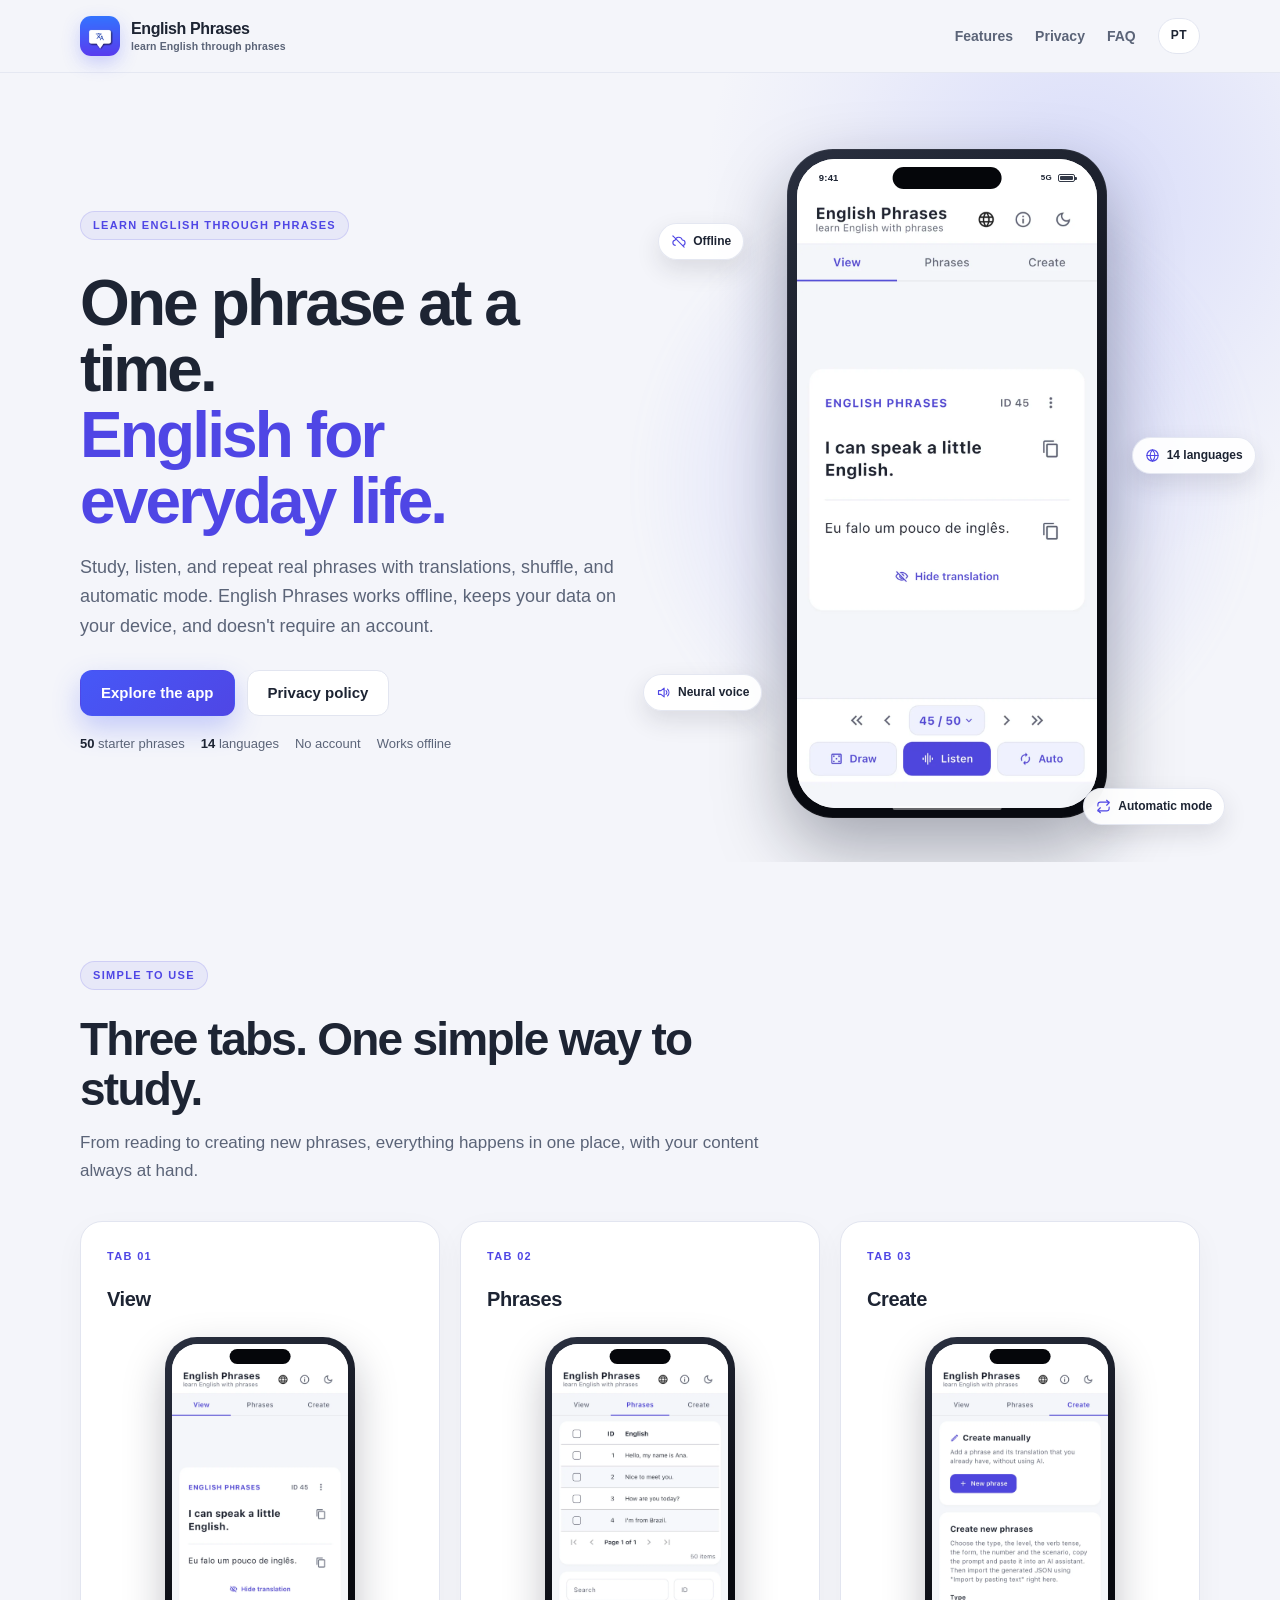
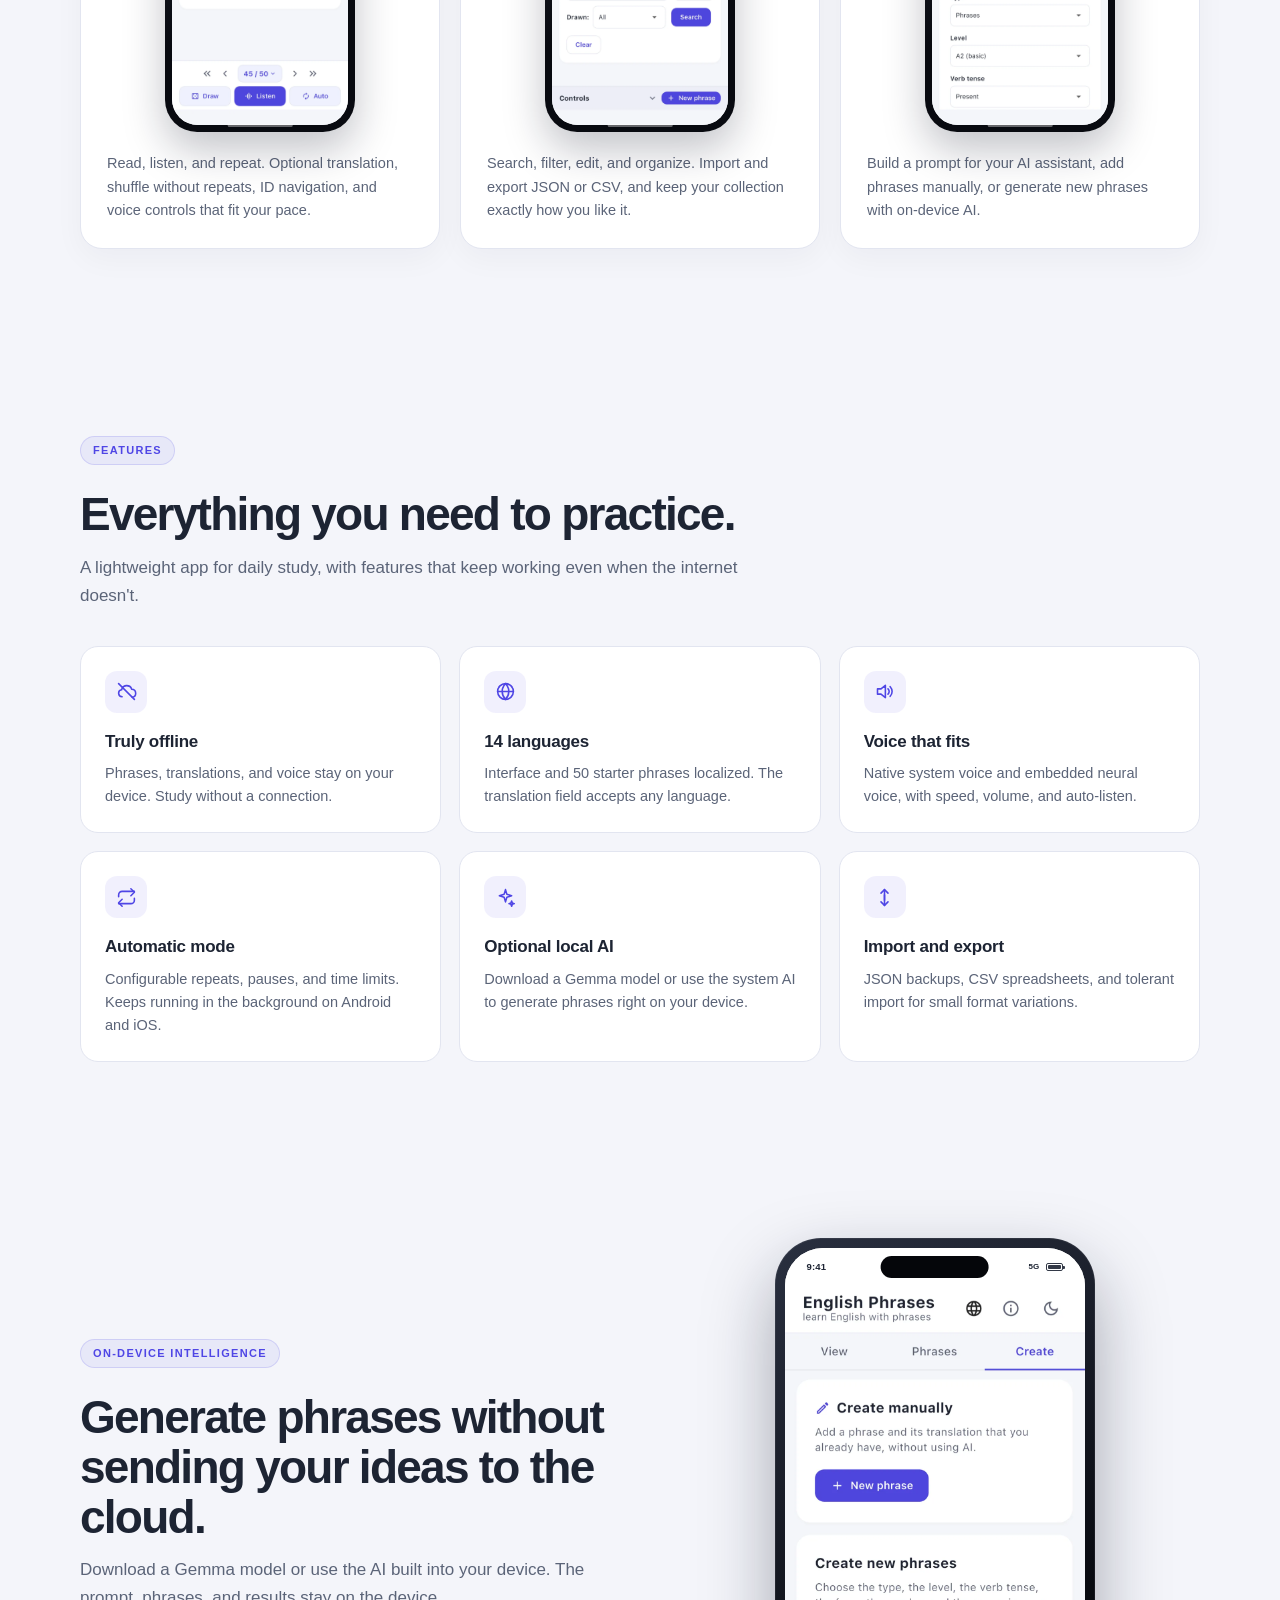
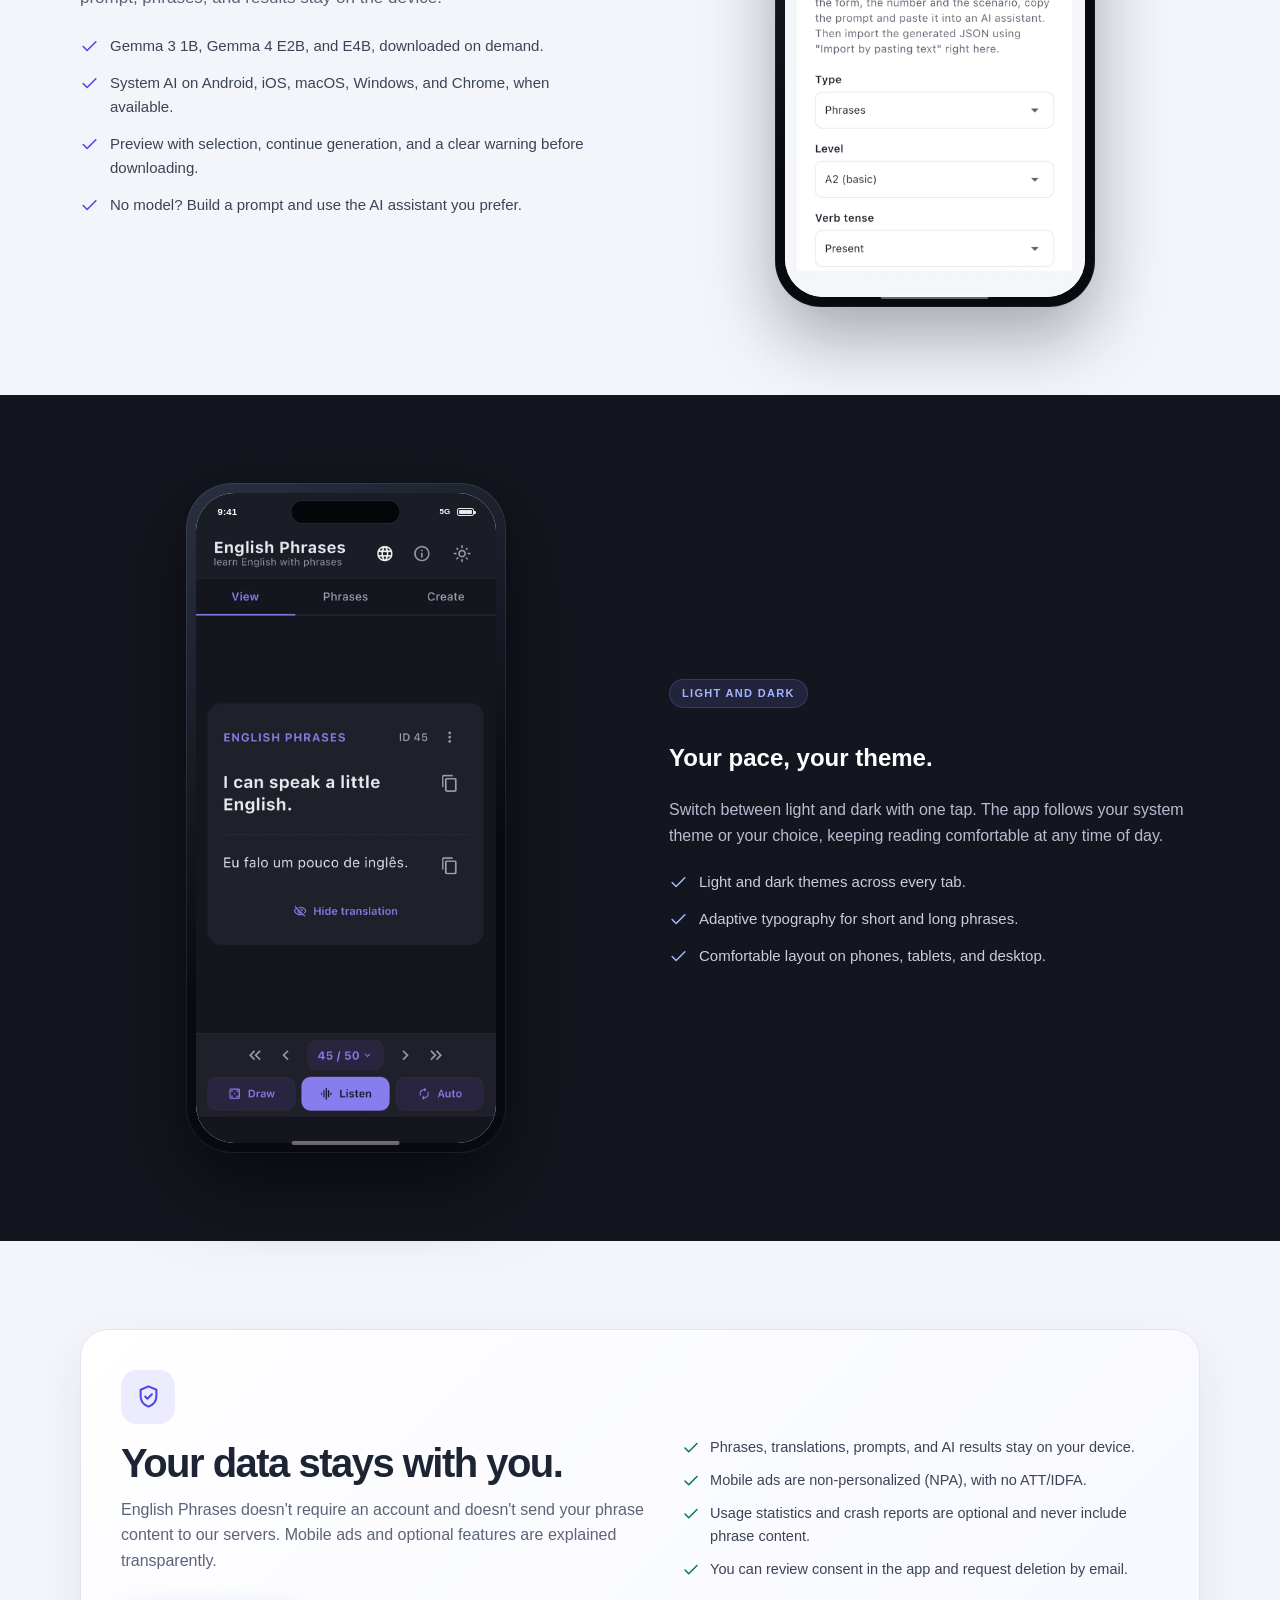
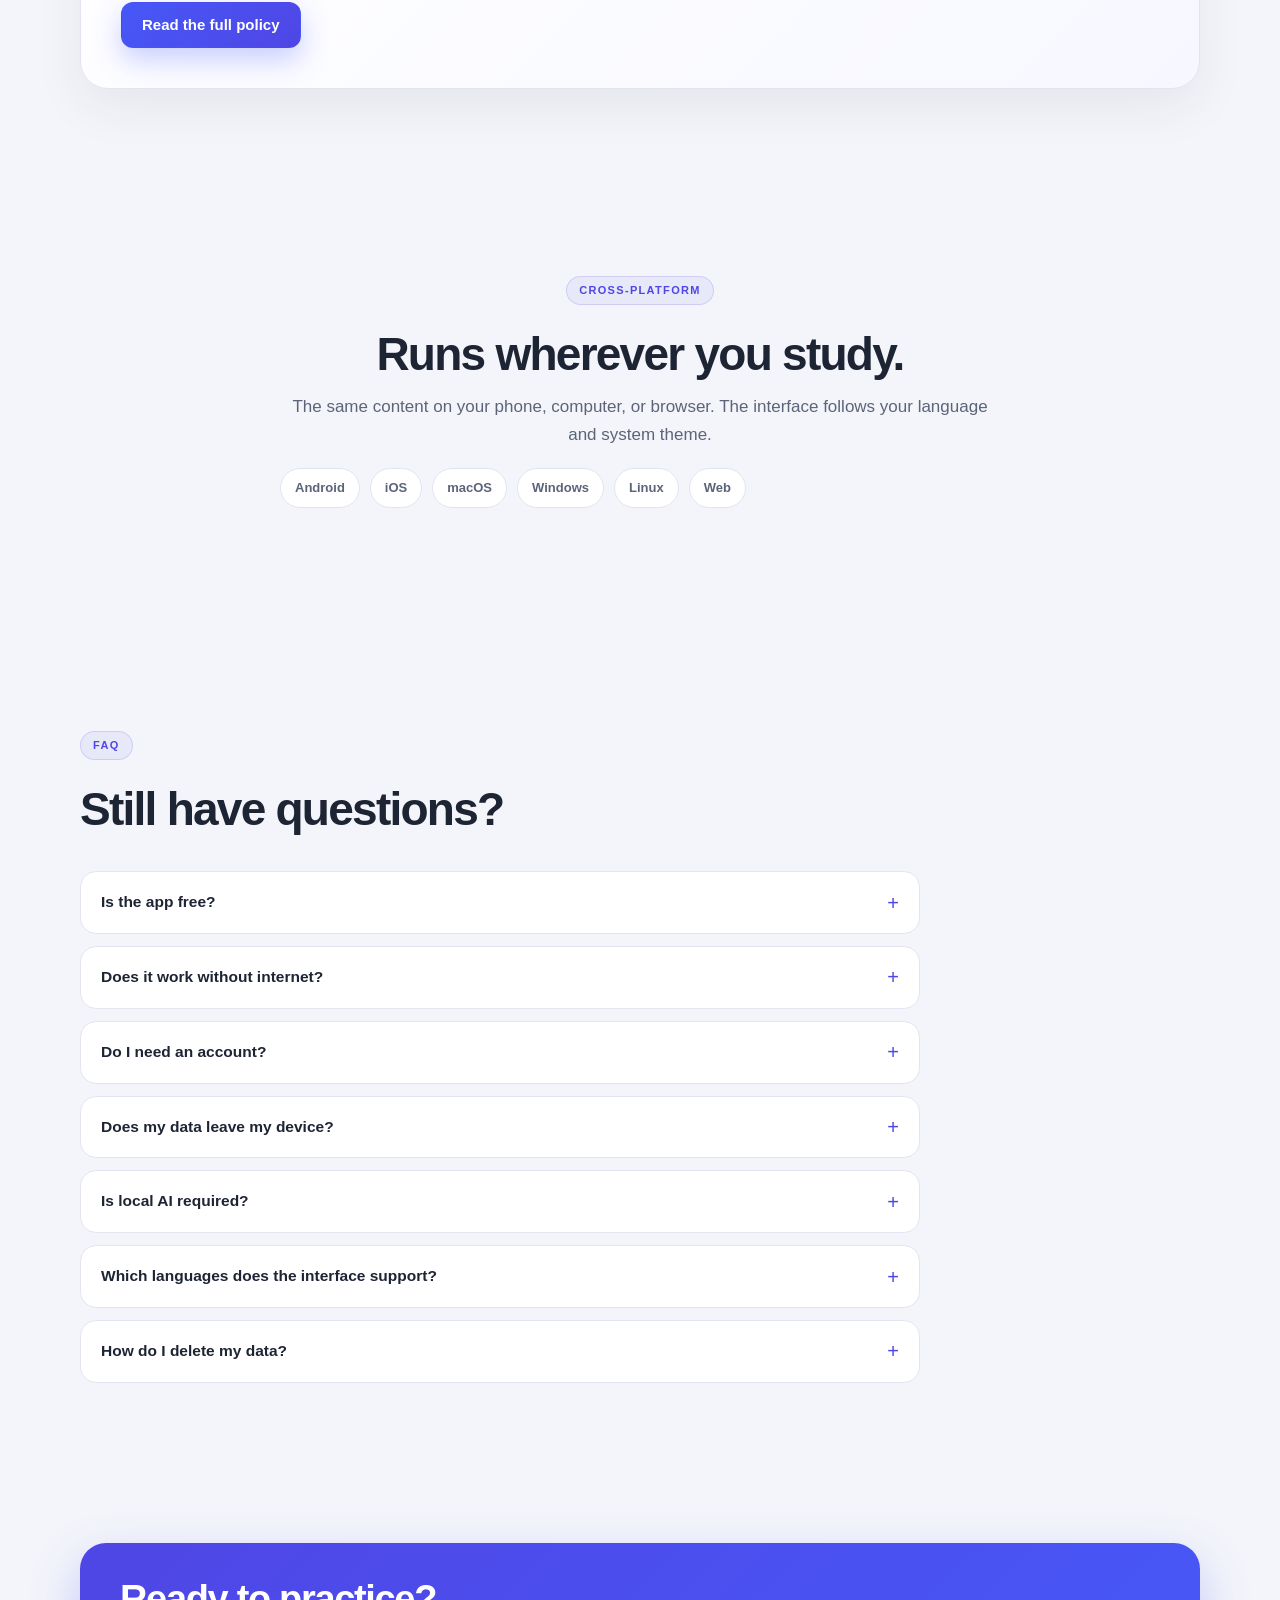
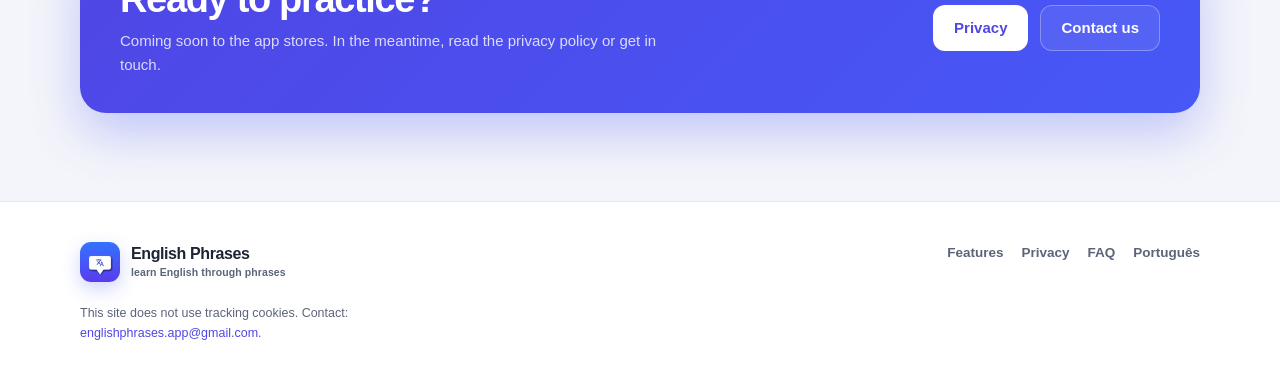
==== en/index.html @ 193a9c92 "Adiciona site e política de privacidade" ====
<!DOCTYPE html>
<html lang="en">
<head>
  <meta charset="utf-8">
  <meta name="viewport" content="width=device-width, initial-scale=1">
  <title>English Phrases — learn English through phrases</title>
  <meta name="description" content="Study, listen, and repeat everyday English phrases. English Phrases works offline, keeps your data on your device, and doesn't require an account.">
  <link rel="canonical" href="https://englishphrasesapp.github.io/en/">
  <link rel="alternate" hreflang="pt-BR" href="https://englishphrasesapp.github.io/">
  <link rel="alternate" hreflang="en" href="https://englishphrasesapp.github.io/en/">
  <link rel="alternate" hreflang="x-default" href="https://englishphrasesapp.github.io/">
  <meta name="theme-color" content="#4658f7">
  <link rel="icon" type="image/png" href="/assets/app-icon-192.png">
  <link rel="apple-touch-icon" href="/assets/app-icon-192.png">
  <link rel="stylesheet" href="/assets/estilo.css">
  <meta property="og:type" content="website">
  <meta property="og:locale" content="en_US">
  <meta property="og:site_name" content="English Phrases">
  <meta property="og:title" content="English Phrases — learn English through phrases">
  <meta property="og:description" content="Study, listen, and repeat everyday English phrases. Offline, on your device, and without an account.">
  <meta property="og:url" content="https://englishphrasesapp.github.io/en/">
  <meta property="og:image" content="https://englishphrasesapp.github.io/assets/app-icon.png">
  <meta name="twitter:card" content="summary">
  <meta name="twitter:title" content="English Phrases — learn English through phrases">
  <meta name="twitter:description" content="Study, listen, and repeat everyday English phrases. Offline, on your device, and without an account.">
  <meta name="twitter:image" content="https://englishphrasesapp.github.io/assets/app-icon.png">
  <script type="application/ld+json">
  {
    "@context": "https://schema.org",
    "@type": "SoftwareApplication",
    "name": "English Phrases",
    "applicationCategory": "EducationalApplication",
    "operatingSystem": "Android, iOS, macOS, Windows, Linux, Web",
    "url": "https://englishphrasesapp.github.io/en/",
    "inLanguage": "en",
    "description": "An app for learning English through phrases, with translations, voice, automatic mode, and offline features.",
    "offers": {"@type": "Offer", "price": "0", "priceCurrency": "USD"}
  }
  </script>
</head>
<body class="home">
  <a class="skip-link" href="#content">Skip to content</a>

  <header class="site-header">
    <div class="wrap">
      <a class="brand" href="/en/" aria-label="English Phrases — home">
        <img src="/assets/app-icon.png" alt="" width="40" height="40">
        <span>English Phrases<small>learn English through phrases</small></span>
      </a>
      <nav class="nav" aria-label="Main navigation">
        <a href="#features">Features</a>
        <a href="#privacy" class="nav-essential">Privacy</a>
        <a href="#faq">FAQ</a>
        <a class="lang" href="/" hreflang="pt-BR" lang="pt-BR">PT</a>
      </nav>
    </div>
  </header>

  <main id="content">
    <section class="hero" aria-labelledby="hero-title">
      <div class="wrap">
        <div class="hero-copy">
          <p class="eyebrow">Learn English through phrases</p>
          <h1 id="hero-title">One phrase at a time.<br><em>English for everyday life.</em></h1>
          <p class="lead">
            Study, listen, and repeat real phrases with translations, shuffle,
            and automatic mode. English Phrases works offline, keeps your data
            on your device, and doesn't require an account.
          </p>
          <div class="actions">
            <a class="btn btn-primary" href="#features">Explore the app</a>
            <a class="btn btn-ghost" href="/privacidade/en/">Privacy policy</a>
          </div>
          <p class="hero-note">
            <span><strong>50</strong> starter phrases</span>
            <span><strong>14</strong> languages</span>
            <span>No account</span>
            <span>Works offline</span>
          </p>
        </div>

        <div class="hero-visual" aria-label="App screenshot">
          <span class="float-chip float-1">
            <svg viewBox="0 0 24 24" fill="none" stroke="currentColor" stroke-width="1.8" stroke-linecap="round" stroke-linejoin="round" aria-hidden="true"><path d="M7 18a4 4 0 0 1-.6-7.95A6 6 0 0 1 18 9.5a4.5 4.5 0 0 1 .5 8.97"/><path d="M3 3l18 18"/></svg>
            Offline
          </span>
          <span class="float-chip float-2">
            <svg viewBox="0 0 24 24" fill="none" stroke="currentColor" stroke-width="1.8" stroke-linecap="round" stroke-linejoin="round" aria-hidden="true"><circle cx="12" cy="12" r="9"/><path d="M3 12h18M12 3c2.5 2.6 3.8 5.7 3.8 9S14.5 18.4 12 21c-2.5-2.6-3.8-5.7-3.8-9S9.5 5.6 12 3Z"/></svg>
            14 languages
          </span>
          <span class="float-chip float-3">
            <svg viewBox="0 0 24 24" fill="none" stroke="currentColor" stroke-width="1.8" stroke-linecap="round" stroke-linejoin="round" aria-hidden="true"><path d="M4 9v6h4l5 4V5L8 9H4Z"/><path d="M16 9a4 4 0 0 1 0 6"/><path d="M18.5 6.5a8 8 0 0 1 0 11"/></svg>
            Neural voice
          </span>
          <span class="float-chip float-4">
            <svg viewBox="0 0 24 24" fill="none" stroke="currentColor" stroke-width="1.8" stroke-linecap="round" stroke-linejoin="round" aria-hidden="true"><path d="M17 2l4 4-4 4"/><path d="M3 11V9a4 4 0 0 1 4-4h14"/><path d="M7 22l-4-4 4-4"/><path d="M21 13v2a4 4 0 0 1-4 4H3"/></svg>
            Automatic mode
          </span>
          <div class="phone">
            <div class="phone-screen">
              <div class="phone-status">
                <span>9:41</span>
                <span class="status-right"><span class="status-5g">5G</span><span class="status-battery"></span></span>
              </div>
              <picture>
                <source srcset="/assets/capturas/visualizar-claro-en.webp" type="image/webp">
                <img src="/assets/capturas/visualizar-claro-en.png" width="900" height="1948" fetchpriority="high" alt="English Phrases View screen: the phrase I can speak a little English and its Portuguese translation.">
              </picture>
            </div>
          </div>
        </div>
      </div>
    </section>

    <section class="section" id="tabs" aria-labelledby="tabs-title">
      <div class="wrap">
        <div class="section-head">
          <p class="kicker">Simple to use</p>
          <h2 id="tabs-title">Three tabs. One simple way to study.</h2>
          <p class="lead">
            From reading to creating new phrases, everything happens in one
            place, with your content always at hand.
          </p>
        </div>

        <div class="tabs-grid">
          <article class="tab-card">
            <span class="tab-label">Tab 01</span>
            <h3>View</h3>
            <div class="phone phone--small">
              <div class="phone-screen">
                <picture>
                  <source srcset="/assets/capturas/visualizar-claro-en.webp" type="image/webp">
                  <img src="/assets/capturas/visualizar-claro-en.png" width="900" height="1948" loading="lazy" decoding="async" alt="View screen with an English phrase, translation, and voice controls.">
                </picture>
              </div>
            </div>
            <p>
              Read, listen, and repeat. Optional translation, shuffle without
              repeats, ID navigation, and voice controls that fit your pace.
            </p>
          </article>

          <article class="tab-card">
            <span class="tab-label">Tab 02</span>
            <h3>Phrases</h3>
            <div class="phone phone--small">
              <div class="phone-screen">
                <picture>
                  <source srcset="/assets/capturas/frases-claro-en.webp" type="image/webp">
                  <img src="/assets/capturas/frases-claro-en.png" width="900" height="1948" loading="lazy" decoding="async" alt="Phrases screen with the phrase table, search, and filters.">
                </picture>
              </div>
            </div>
            <p>
              Search, filter, edit, and organize. Import and export JSON or CSV,
              and keep your collection exactly how you like it.
            </p>
          </article>

          <article class="tab-card">
            <span class="tab-label">Tab 03</span>
            <h3>Create</h3>
            <div class="phone phone--small">
              <div class="phone-screen">
                <picture>
                  <source srcset="/assets/capturas/criar-claro-en.webp" type="image/webp">
                  <img src="/assets/capturas/criar-claro-en.png" width="900" height="1948" loading="lazy" decoding="async" alt="Create screen with prompt options, manual creation, and local generation.">
                </picture>
              </div>
            </div>
            <p>
              Build a prompt for your AI assistant, add phrases manually, or
              generate new phrases with on-device AI.
            </p>
          </article>
        </div>
      </div>
    </section>

    <section class="section" id="features" aria-labelledby="features-title">
      <div class="wrap">
        <div class="section-head">
          <p class="kicker">Features</p>
          <h2 id="features-title">Everything you need to practice.</h2>
          <p class="lead">
            A lightweight app for daily study, with features that keep working
            even when the internet doesn't.
          </p>
        </div>

        <div class="features-grid">
          <article class="feature">
            <div class="feature-icon">
              <svg viewBox="0 0 24 24" fill="none" stroke="currentColor" stroke-width="1.8" stroke-linecap="round" stroke-linejoin="round" aria-hidden="true"><path d="M7 18a4 4 0 0 1-.6-7.95A6 6 0 0 1 18 9.5a4.5 4.5 0 0 1 .5 8.97"/><path d="M3 3l18 18"/></svg>
            </div>
            <h3>Truly offline</h3>
            <p>Phrases, translations, and voice stay on your device. Study without a connection.</p>
          </article>

          <article class="feature">
            <div class="feature-icon">
              <svg viewBox="0 0 24 24" fill="none" stroke="currentColor" stroke-width="1.8" stroke-linecap="round" stroke-linejoin="round" aria-hidden="true"><circle cx="12" cy="12" r="9"/><path d="M3 12h18M12 3c2.5 2.6 3.8 5.7 3.8 9S14.5 18.4 12 21c-2.5-2.6-3.8-5.7-3.8-9S9.5 5.6 12 3Z"/></svg>
            </div>
            <h3>14 languages</h3>
            <p>Interface and 50 starter phrases localized. The translation field accepts any language.</p>
          </article>

          <article class="feature">
            <div class="feature-icon">
              <svg viewBox="0 0 24 24" fill="none" stroke="currentColor" stroke-width="1.8" stroke-linecap="round" stroke-linejoin="round" aria-hidden="true"><path d="M4 9v6h4l5 4V5L8 9H4Z"/><path d="M16 9a4 4 0 0 1 0 6"/><path d="M18.5 6.5a8 8 0 0 1 0 11"/></svg>
            </div>
            <h3>Voice that fits</h3>
            <p>Native system voice and embedded neural voice, with speed, volume, and auto-listen.</p>
          </article>

          <article class="feature">
            <div class="feature-icon">
              <svg viewBox="0 0 24 24" fill="none" stroke="currentColor" stroke-width="1.8" stroke-linecap="round" stroke-linejoin="round" aria-hidden="true"><path d="M17 2l4 4-4 4"/><path d="M3 11V9a4 4 0 0 1 4-4h14"/><path d="M7 22l-4-4 4-4"/><path d="M21 13v2a4 4 0 0 1-4 4H3"/></svg>
            </div>
            <h3>Automatic mode</h3>
            <p>Configurable repeats, pauses, and time limits. Keeps running in the background on Android and iOS.</p>
          </article>

          <article class="feature">
            <div class="feature-icon">
              <svg viewBox="0 0 24 24" fill="none" stroke="currentColor" stroke-width="1.8" stroke-linecap="round" stroke-linejoin="round" aria-hidden="true"><path d="M12 3l1.6 5.4L19 10l-5.4 1.6L12 17l-1.6-5.4L5 10l5.4-1.6L12 3Z"/><path d="M19 16l.8 2.2L22 19l-2.2.8L19 22l-.8-2.2L16 19l2.2-.8L19 16Z"/></svg>
            </div>
            <h3>Optional local AI</h3>
            <p>Download a Gemma model or use the system AI to generate phrases right on your device.</p>
          </article>

          <article class="feature">
            <div class="feature-icon">
              <svg viewBox="0 0 24 24" fill="none" stroke="currentColor" stroke-width="1.8" stroke-linecap="round" stroke-linejoin="round" aria-hidden="true"><path d="M12 3v12"/><path d="M8 7l4-4 4 4"/><path d="M12 21V9"/><path d="M8 17l4 4 4-4"/></svg>
            </div>
            <h3>Import and export</h3>
            <p>JSON backups, CSV spreadsheets, and tolerant import for small format variations.</p>
          </article>
        </div>
      </div>
    </section>

    <section class="section" aria-labelledby="ai-title">
      <div class="wrap split">
        <div>
          <p class="kicker">On-device intelligence</p>
          <h2 id="ai-title">Generate phrases without sending your ideas to the cloud.</h2>
          <p class="lead">
            Download a Gemma model or use the AI built into your device. The
            prompt, phrases, and results stay on the device.
          </p>
          <ul class="check-list">
            <li>
              <svg viewBox="0 0 24 24" fill="none" stroke="currentColor" stroke-width="2" stroke-linecap="round" stroke-linejoin="round" aria-hidden="true"><path d="M20 6L9 17l-5-5"/></svg>
              Gemma 3 1B, Gemma 4 E2B, and E4B, downloaded on demand.
            </li>
            <li>
              <svg viewBox="0 0 24 24" fill="none" stroke="currentColor" stroke-width="2" stroke-linecap="round" stroke-linejoin="round" aria-hidden="true"><path d="M20 6L9 17l-5-5"/></svg>
              System AI on Android, iOS, macOS, Windows, and Chrome, when available.
            </li>
            <li>
              <svg viewBox="0 0 24 24" fill="none" stroke="currentColor" stroke-width="2" stroke-linecap="round" stroke-linejoin="round" aria-hidden="true"><path d="M20 6L9 17l-5-5"/></svg>
              Preview with selection, continue generation, and a clear warning before downloading.
            </li>
            <li>
              <svg viewBox="0 0 24 24" fill="none" stroke="currentColor" stroke-width="2" stroke-linecap="round" stroke-linejoin="round" aria-hidden="true"><path d="M20 6L9 17l-5-5"/></svg>
              No model? Build a prompt and use the AI assistant you prefer.
            </li>
          </ul>
        </div>
        <div class="split-visual">
          <div class="phone">
            <div class="phone-screen">
              <div class="phone-status">
                <span>9:41</span>
                <span class="status-right"><span class="status-5g">5G</span><span class="status-battery"></span></span>
              </div>
              <picture>
                <source srcset="/assets/capturas/criar-claro-en.webp" type="image/webp">
                <img src="/assets/capturas/criar-claro-en.png" width="900" height="1948" loading="lazy" decoding="async" alt="Create screen with prompt options and the Create manually card.">
              </picture>
            </div>
          </div>
        </div>
      </div>
    </section>

    <section class="dark-section" aria-labelledby="theme-title">
      <div class="wrap split">
        <div class="split-visual">
          <div class="phone phone--dark">
            <div class="phone-screen">
              <div class="phone-status">
                <span>9:41</span>
                <span class="status-right"><span class="status-5g">5G</span><span class="status-battery"></span></span>
              </div>
              <picture>
                <source srcset="/assets/capturas/visualizar-escuro-en.webp" type="image/webp">
                <img src="/assets/capturas/visualizar-escuro-en.png" width="900" height="1948" loading="lazy" decoding="async" alt="English Phrases View screen in dark mode.">
              </picture>
            </div>
          </div>
        </div>
        <div>
          <p class="kicker">Light and dark</p>
          <h2 id="theme-title">Your pace, your theme.</h2>
          <p class="lead">
            Switch between light and dark with one tap. The app follows your
            system theme or your choice, keeping reading comfortable at any time
            of day.
          </p>
          <ul class="check-list">
            <li>
              <svg viewBox="0 0 24 24" fill="none" stroke="currentColor" stroke-width="2" stroke-linecap="round" stroke-linejoin="round" aria-hidden="true"><path d="M20 6L9 17l-5-5"/></svg>
              Light and dark themes across every tab.
            </li>
            <li>
              <svg viewBox="0 0 24 24" fill="none" stroke="currentColor" stroke-width="2" stroke-linecap="round" stroke-linejoin="round" aria-hidden="true"><path d="M20 6L9 17l-5-5"/></svg>
              Adaptive typography for short and long phrases.
            </li>
            <li>
              <svg viewBox="0 0 24 24" fill="none" stroke="currentColor" stroke-width="2" stroke-linecap="round" stroke-linejoin="round" aria-hidden="true"><path d="M20 6L9 17l-5-5"/></svg>
              Comfortable layout on phones, tablets, and desktop.
            </li>
          </ul>
        </div>
      </div>
    </section>

    <section class="section" id="privacy" aria-labelledby="privacy-title">
      <div class="wrap">
        <div class="privacy-card">
          <div>
            <div class="privacy-icon">
              <svg viewBox="0 0 24 24" fill="none" stroke="currentColor" stroke-width="1.8" stroke-linecap="round" stroke-linejoin="round" aria-hidden="true"><path d="M12 3l7 3v6c0 4.4-3 7.4-7 9-4-1.6-7-4.6-7-9V6l7-3Z"/><path d="M9 12l2 2 4-4"/></svg>
            </div>
            <h2 id="privacy-title">Your data stays with you.</h2>
            <p>
              English Phrases doesn't require an account and doesn't send your
              phrase content to our servers. Mobile ads and optional features
              are explained transparently.
            </p>
            <div class="actions">
              <a class="btn btn-primary" href="/privacidade/en/">Read the full policy</a>
            </div>
          </div>
          <ul class="privacy-list">
            <li>
              <svg viewBox="0 0 24 24" fill="none" stroke="currentColor" stroke-width="2" stroke-linecap="round" stroke-linejoin="round" aria-hidden="true"><path d="M20 6L9 17l-5-5"/></svg>
              Phrases, translations, prompts, and AI results stay on your device.
            </li>
            <li>
              <svg viewBox="0 0 24 24" fill="none" stroke="currentColor" stroke-width="2" stroke-linecap="round" stroke-linejoin="round" aria-hidden="true"><path d="M20 6L9 17l-5-5"/></svg>
              Mobile ads are non-personalized (NPA), with no ATT/IDFA.
            </li>
            <li>
              <svg viewBox="0 0 24 24" fill="none" stroke="currentColor" stroke-width="2" stroke-linecap="round" stroke-linejoin="round" aria-hidden="true"><path d="M20 6L9 17l-5-5"/></svg>
              Usage statistics and crash reports are optional and never include phrase content.
            </li>
            <li>
              <svg viewBox="0 0 24 24" fill="none" stroke="currentColor" stroke-width="2" stroke-linecap="round" stroke-linejoin="round" aria-hidden="true"><path d="M20 6L9 17l-5-5"/></svg>
              You can review consent in the app and request deletion by email.
            </li>
          </ul>
        </div>
      </div>
    </section>

    <section class="section" aria-labelledby="platforms-title">
      <div class="wrap">
        <div class="section-head center">
          <p class="kicker">Cross-platform</p>
          <h2 id="platforms-title">Runs wherever you study.</h2>
          <p class="lead">
            The same content on your phone, computer, or browser. The interface
            follows your language and system theme.
          </p>
          <div class="platforms" aria-label="Supported platforms">
            <span class="platform">Android</span>
            <span class="platform">iOS</span>
            <span class="platform">macOS</span>
            <span class="platform">Windows</span>
            <span class="platform">Linux</span>
            <span class="platform">Web</span>
          </div>
        </div>
      </div>
    </section>

    <section class="section" id="faq" aria-labelledby="faq-title">
      <div class="wrap">
        <div class="section-head">
          <p class="kicker">FAQ</p>
          <h2 id="faq-title">Still have questions?</h2>
        </div>
        <div class="faq">
          <details>
            <summary>Is the app free?</summary>
            <p>
              Yes. English Phrases is free to use. On Android and iOS, discreet
              ads help keep the project going. The optional rewarded ad
              "Support the app" grants a 1-hour ad-free window.
            </p>
          </details>
          <details>
            <summary>Does it work without internet?</summary>
            <p>
              Studying works offline: phrases, translations, and voice stay on
              your device. Internet is needed for mobile ads, AI model
              downloads, and the optional usage statistics and crash reports.
            </p>
          </details>
          <details>
            <summary>Do I need an account?</summary>
            <p>
              No. There is no sign-up or login. Each installation keeps its own
              phrases and preferences on the device.
            </p>
          </details>
          <details>
            <summary>Does my data leave my device?</summary>
            <p>
              Your phrases, translations, prompts, and AI results stay on the
              device. Mobile ads use Google AdMob, and the optional statistics
              and crash reports use Firebase; both are explained in the privacy
              policy.
            </p>
          </details>
          <details>
            <summary>Is local AI required?</summary>
            <p>
              No. You can use the app with phrases only, build a prompt for an
              external assistant, or download a model to generate phrases
              locally. The download is optional and can be removed later.
            </p>
          </details>
          <details>
            <summary>Which languages does the interface support?</summary>
            <p>
              There are 14 interface languages, including Portuguese, English,
              Spanish, French, German, Italian, Arabic, Russian, Japanese,
              Korean, Chinese, Hindi, Indonesian, and Vietnamese. The phrase
              translation field accepts any language.
            </p>
          </details>
          <details>
            <summary>How do I delete my data?</summary>
            <p>
              In the app, use the cache cleanup and "Restore defaults" options.
              To delete everything, uninstall the app (or clear the site data in
              your browser). For optional data already sent to Google, contact
              us by email.
            </p>
          </details>
        </div>
      </div>
    </section>

    <section class="final-cta" aria-labelledby="cta-title">
      <div class="wrap">
        <div class="final-card">
          <div>
            <h2 id="cta-title">Ready to practice?</h2>
            <p>
              Coming soon to the app stores. In the meantime, read the privacy
              policy or get in touch.
            </p>
          </div>
          <div class="actions">
            <a class="btn btn-primary" href="/privacidade/en/">Privacy</a>
            <a class="btn btn-ghost" href="mailto:englishphrases.app@gmail.com">Contact us</a>
          </div>
        </div>
      </div>
    </section>
  </main>

  <footer class="site-footer">
    <div class="wrap footer-grid">
      <div>
        <a class="brand" href="/en/" aria-label="English Phrases — home">
          <img src="/assets/app-icon.png" alt="" width="40" height="40" loading="lazy">
          <span>English Phrases<small>learn English through phrases</small></span>
        </a>
        <p class="footer-note">
          This site does not use tracking cookies. Contact:
          <a href="mailto:englishphrases.app@gmail.com">englishphrases.app@gmail.com</a>.
        </p>
      </div>
      <nav class="footer-links" aria-label="Footer links">
        <a href="#features">Features</a>
        <a href="/privacidade/en/">Privacy</a>
        <a href="#faq">FAQ</a>
        <a href="/" hreflang="pt-BR" lang="pt-BR">Português</a>
      </nav>
    </div>
  </footer>
</body>
</html>
---- assets/estilo.css ----
/* English Phrases — site institucional e política de privacidade.
   CSS estático, sem dependências externas. */

:root {
  --azul: #4658f7;
  --indigo: #4f46e5;
  --indigo-escuro: #4338ca;
  --indigo-claro: #818cf8;
  --fundo: #f4f5fa;
  --fundo-2: #eceef7;
  --card: #ffffff;
  --texto: #1d2433;
  --texto-medio: #3b4356;
  --suave: #5b6478;
  --borda: #e2e5f0;
  --sombra: 0 18px 50px rgba(29, 36, 51, 0.1);
  --raio: 22px;
  --max: 1120px;
  --fonte: -apple-system, BlinkMacSystemFont, "Segoe UI", Roboto,
    "Helvetica Neue", Arial, sans-serif;
}

* {
  box-sizing: border-box;
}

html {
  scroll-behavior: smooth;
}

body {
  margin: 0;
  background: var(--fundo);
  color: var(--texto);
  font-family: var(--fonte);
  font-size: 16px;
  line-height: 1.6;
  -webkit-font-smoothing: antialiased;
  text-rendering: optimizeLegibility;
}

img {
  display: block;
  max-width: 100%;
  height: auto;
}

a {
  color: var(--indigo);
  text-decoration: none;
}

a:hover {
  color: var(--indigo-escuro);
}

:focus-visible {
  outline: 3px solid rgba(79, 70, 229, 0.4);
  outline-offset: 3px;
  border-radius: 4px;
}

.wrap {
  width: min(100% - 40px, var(--max));
  margin-inline: auto;
}

.skip-link {
  position: absolute;
  top: -60px;
  left: 16px;
  z-index: 100;
  padding: 10px 14px;
  border-radius: 10px;
  background: var(--texto);
  color: #fff;
  font-weight: 700;
}

.skip-link:focus {
  top: 12px;
  color: #fff;
}

/* Cabeçalho */

.site-header {
  position: sticky;
  top: 0;
  z-index: 50;
  background: rgba(244, 245, 250, 0.88);
  border-bottom: 1px solid rgba(226, 229, 240, 0.85);
  backdrop-filter: blur(18px);
  -webkit-backdrop-filter: blur(18px);
}

.site-header .wrap {
  display: flex;
  align-items: center;
  justify-content: space-between;
  gap: 20px;
  min-height: 72px;
}

.brand {
  display: inline-flex;
  align-items: center;
  gap: 11px;
  color: var(--texto);
  font-size: 16px;
  font-weight: 850;
  letter-spacing: -0.025em;
  line-height: 1.15;
}

.brand:hover {
  color: var(--texto);
}

.brand img {
  width: 40px;
  height: 40px;
  border-radius: 11px;
  box-shadow: 0 7px 18px rgba(70, 88, 247, 0.25);
}

.brand small {
  display: block;
  margin-top: 2px;
  color: var(--suave);
  font-size: 10.5px;
  font-weight: 650;
  letter-spacing: 0.01em;
}

.nav {
  display: flex;
  align-items: center;
  gap: 22px;
  font-size: 14px;
  font-weight: 700;
}

.nav a {
  color: var(--suave);
}

.nav a:hover {
  color: var(--texto);
}

.nav .lang {
  padding: 7px 12px;
  border: 1px solid var(--borda);
  border-radius: 999px;
  background: #fff;
  color: var(--texto);
  font-size: 12px;
  font-weight: 800;
  letter-spacing: 0.04em;
}

/* Hero */

.hero {
  position: relative;
  overflow: hidden;
  padding: 76px 0 44px;
}

.hero::before {
  content: "";
  position: absolute;
  top: -260px;
  right: -180px;
  width: 760px;
  height: 760px;
  border-radius: 50%;
  background: radial-gradient(
    circle at 50% 50%,
    rgba(70, 88, 247, 0.16),
    rgba(129, 140, 248, 0.07) 46%,
    transparent 70%
  );
  pointer-events: none;
}

.hero .wrap {
  position: relative;
  display: grid;
  grid-template-columns: 1.05fr 0.95fr;
  gap: 54px;
  align-items: center;
}

.eyebrow,
.kicker {
  display: inline-flex;
  align-items: center;
  gap: 8px;
  padding: 7px 12px;
  border: 1px solid rgba(79, 70, 229, 0.16);
  border-radius: 999px;
  background: rgba(79, 70, 229, 0.07);
  color: var(--indigo);
  font-size: 11px;
  font-weight: 850;
  letter-spacing: 0.12em;
  line-height: 1.2;
  text-transform: uppercase;
}

.hero h1 {
  max-width: 680px;
  margin: 20px 0 18px;
  font-size: clamp(38px, 5.3vw, 64px);
  font-weight: 850;
  letter-spacing: -0.045em;
  line-height: 1.03;
}

.hero h1 em {
  color: var(--indigo);
  font-style: normal;
}

.hero .lead {
  max-width: 570px;
  margin: 0;
  color: var(--suave);
  font-size: 18px;
  line-height: 1.65;
}

.actions {
  display: flex;
  flex-wrap: wrap;
  gap: 12px;
  margin-top: 28px;
}

.btn {
  display: inline-flex;
  align-items: center;
  justify-content: center;
  gap: 8px;
  padding: 13px 20px;
  border: 1px solid transparent;
  border-radius: 12px;
  font-family: inherit;
  font-size: 15px;
  font-weight: 800;
  line-height: 1.2;
  transition: transform 0.18s ease, box-shadow 0.18s ease,
    border-color 0.18s ease;
}

.btn:hover {
  transform: translateY(-1px);
}

.btn-primary {
  background: linear-gradient(135deg, var(--azul), var(--indigo));
  color: #fff;
  box-shadow: 0 12px 28px rgba(70, 88, 247, 0.28);
}

.btn-primary:hover {
  color: #fff;
  box-shadow: 0 16px 34px rgba(70, 88, 247, 0.36);
}

.btn-ghost {
  border-color: var(--borda);
  background: #fff;
  color: var(--texto);
}

.btn-ghost:hover {
  border-color: #c9cfe3;
  color: var(--texto);
}

.hero-note {
  display: flex;
  flex-wrap: wrap;
  gap: 7px 16px;
  align-items: center;
  margin-top: 18px;
  color: var(--suave);
  font-size: 13px;
}

.hero-note strong {
  color: var(--texto);
}

.hero-visual {
  position: relative;
  display: flex;
  justify-content: center;
}

.hero-visual::before {
  content: "";
  position: absolute;
  top: 50%;
  left: 50%;
  width: 125%;
  aspect-ratio: 1;
  border-radius: 50%;
  background: radial-gradient(
    circle,
    rgba(70, 88, 247, 0.22),
    rgba(129, 140, 248, 0.09) 48%,
    transparent 70%
  );
  filter: blur(10px);
  transform: translate(-50%, -50%);
  pointer-events: none;
}

/* Moldura de celular */

.phone {
  position: relative;
  z-index: 1;
  width: min(320px, 78vw);
  padding: 10px;
  border-radius: 46px;
  background: linear-gradient(150deg, #2a3040, #080a10 62%);
  box-shadow: 0 30px 70px rgba(15, 20, 40, 0.35),
    0 0 0 1px rgba(255, 255, 255, 0.06) inset;
}

.phone::before {
  content: "";
  position: absolute;
  top: 18px;
  left: 50%;
  z-index: 4;
  width: 34%;
  height: 22px;
  border-radius: 999px;
  background: #05060a;
  box-shadow: 0 0 0 1px rgba(255, 255, 255, 0.04);
  transform: translateX(-50%);
}

.phone::after {
  content: "";
  position: absolute;
  bottom: 8px;
  left: 50%;
  z-index: 4;
  width: 34%;
  height: 4px;
  border-radius: 999px;
  background: rgba(255, 255, 255, 0.38);
  transform: translateX(-50%);
}

.phone-screen {
  position: relative;
  overflow: hidden;
  aspect-ratio: 1170 / 2532;
  border-radius: 38px;
  background: #fff;
}

.phone-screen img {
  width: 100%;
  height: 100%;
  object-fit: cover;
  object-position: top center;
}

.phone-status {
  position: absolute;
  top: 14px;
  right: 22px;
  left: 22px;
  z-index: 3;
  display: flex;
  align-items: center;
  justify-content: space-between;
  color: #1d2433;
  font-size: 9.5px;
  font-weight: 850;
  letter-spacing: 0.02em;
  line-height: 1;
}

.phone--dark .phone-status {
  color: #fff;
}

.status-right {
  display: inline-flex;
  align-items: center;
  gap: 6px;
}

.status-5g {
  font-size: 8px;
  font-weight: 850;
}

.status-battery {
  position: relative;
  display: inline-block;
  width: 17px;
  height: 8px;
  border: 1px solid currentColor;
  border-radius: 2px;
  opacity: 0.9;
}

.status-battery::before {
  content: "";
  position: absolute;
  inset: 1px;
  border-radius: 1px;
  background: currentColor;
}

.status-battery::after {
  content: "";
  position: absolute;
  top: 2px;
  right: -3px;
  width: 2px;
  height: 3px;
  border-radius: 0 1px 1px 0;
  background: currentColor;
}

.phone--small {
  width: min(190px, 58vw);
  padding: 7px;
  border-radius: 32px;
  box-shadow: 0 18px 42px rgba(15, 20, 40, 0.25);
}

.phone--small::before {
  top: 12px;
  width: 32%;
  height: 15px;
}

.phone--small::after {
  bottom: 5px;
  height: 3px;
}

.phone--small .phone-screen {
  border-radius: 26px;
}

.phone--small .phone-status {
  display: none;
}

.float-chip {
  position: absolute;
  z-index: 2;
  display: inline-flex;
  align-items: center;
  gap: 7px;
  padding: 8px 12px;
  border: 1px solid rgba(226, 229, 240, 0.9);
  border-radius: 999px;
  background: rgba(255, 255, 255, 0.93);
  box-shadow: 0 10px 24px rgba(29, 36, 51, 0.12);
  color: var(--texto);
  font-size: 12px;
  font-weight: 800;
  white-space: nowrap;
  backdrop-filter: blur(10px);
  -webkit-backdrop-filter: blur(10px);
}

.float-chip svg {
  width: 15px;
  height: 15px;
  color: var(--indigo);
}

.float-1 {
  top: 11%;
  left: -7%;
}

.float-2 {
  top: 43%;
  right: -11%;
}

.float-3 {
  bottom: 16%;
  left: -10%;
}

.float-4 {
  right: -5%;
  bottom: -1%;
}

/* Seções */

.section {
  padding: 88px 0;
}

.section-head {
  max-width: 720px;
  margin-bottom: 36px;
}

.section h2 {
  margin: 14px 0 14px;
  font-size: clamp(30px, 3.7vw, 46px);
  font-weight: 850;
  letter-spacing: -0.038em;
  line-height: 1.08;
}

.section .lead {
  margin: 0;
  color: var(--suave);
  font-size: 17px;
  line-height: 1.65;
}

.section-head.center {
  margin-inline: auto;
  text-align: center;
}

.section-head.center .lead {
  margin-inline: auto;
}

/* Abas */

.tabs-grid {
  display: grid;
  grid-template-columns: repeat(3, minmax(0, 1fr));
  gap: 20px;
}

.tab-card {
  display: flex;
  flex-direction: column;
  gap: 18px;
  padding: 26px;
  border: 1px solid var(--borda);
  border-radius: var(--raio);
  background: var(--card);
  box-shadow: 0 10px 30px rgba(29, 36, 51, 0.04);
}

.tab-card .phone {
  align-self: center;
  margin: 4px 0 2px;
}

.tab-card h3 {
  margin: 0;
  font-size: 20px;
  font-weight: 850;
  letter-spacing: -0.02em;
}

.tab-card p {
  margin: 0;
  color: var(--suave);
  font-size: 14.5px;
  line-height: 1.6;
}

.tab-label {
  display: inline-flex;
  align-items: center;
  gap: 7px;
  color: var(--indigo);
  font-size: 11px;
  font-weight: 850;
  letter-spacing: 0.12em;
  text-transform: uppercase;
}

/* Recursos */

.features-grid {
  display: grid;
  grid-template-columns: repeat(3, minmax(0, 1fr));
  gap: 18px;
}

.feature {
  padding: 24px;
  border: 1px solid var(--borda);
  border-radius: 18px;
  background: var(--card);
}

.feature-icon {
  display: grid;
  width: 42px;
  height: 42px;
  margin-bottom: 15px;
  place-items: center;
  border-radius: 12px;
  background: rgba(79, 70, 229, 0.08);
  color: var(--indigo);
}

.feature-icon svg {
  width: 21px;
  height: 21px;
}

.feature h3 {
  margin: 0 0 7px;
  font-size: 17px;
  font-weight: 850;
  letter-spacing: -0.015em;
}

.feature p {
  margin: 0;
  color: var(--suave);
  font-size: 14.5px;
  line-height: 1.6;
}

/* Blocos em duas colunas */

.split {
  display: grid;
  grid-template-columns: 1fr 1fr;
  gap: 58px;
  align-items: center;
}

.split-visual {
  display: flex;
  justify-content: center;
}

.split .lead {
  margin-bottom: 22px;
}

.check-list {
  display: grid;
  gap: 13px;
  margin: 0;
  padding: 0;
  list-style: none;
}

.check-list li {
  display: flex;
  gap: 11px;
  align-items: flex-start;
  color: var(--texto-medio);
  font-size: 15px;
}

.check-list svg {
  flex: 0 0 auto;
  width: 19px;
  height: 19px;
  margin-top: 3px;
  color: var(--indigo);
}

/* Seção escura */

.dark-section {
  padding: 88px 0;
  background: #14161f;
  color: #f5f6fa;
}

.dark-section .kicker {
  border-color: rgba(129, 140, 248, 0.22);
  background: rgba(129, 140, 248, 0.12);
  color: #a5b4fc;
}

.dark-section h2 {
  color: #fff;
}

.dark-section .lead,
.dark-section p {
  color: #b7bdd0;
}

.dark-section .check-list li {
  color: #c9cede;
}

.dark-section .check-list svg {
  color: #a5b4fc;
}

.dark-section .phone {
  box-shadow: 0 30px 80px rgba(0, 0, 0, 0.55),
    0 0 0 1px rgba(255, 255, 255, 0.08) inset;
}

.dark-section .float-chip {
  border-color: rgba(255, 255, 255, 0.12);
  background: rgba(30, 34, 48, 0.9);
  color: #f5f6fa;
}

/* Privacidade */

.privacy-card {
  display: grid;
  grid-template-columns: 1.05fr 0.95fr;
  gap: 34px;
  align-items: center;
  padding: 40px;
  border: 1px solid var(--borda);
  border-radius: 28px;
  background: linear-gradient(135deg, #ffffff, #f7f8ff);
  box-shadow: 0 18px 50px rgba(29, 36, 51, 0.07);
}

.privacy-icon {
  display: grid;
  width: 54px;
  height: 54px;
  margin-bottom: 18px;
  place-items: center;
  border-radius: 16px;
  background: rgba(79, 70, 229, 0.1);
  color: var(--indigo);
}

.privacy-icon svg {
  width: 27px;
  height: 27px;
}

.privacy-card h2 {
  margin: 0 0 12px;
  font-size: clamp(28px, 3.3vw, 40px);
}

.privacy-card p {
  margin: 0 0 20px;
  color: var(--suave);
  font-size: 16px;
}

.privacy-list {
  display: grid;
  gap: 10px;
  margin: 0;
  padding: 0;
  list-style: none;
}

.privacy-list li {
  display: flex;
  gap: 10px;
  align-items: flex-start;
  color: var(--texto-medio);
  font-size: 14.5px;
}

.privacy-list svg {
  flex: 0 0 auto;
  width: 18px;
  height: 18px;
  margin-top: 3px;
  color: #047857;
}

.privacy-visual {
  display: grid;
  gap: 12px;
  padding: 24px;
  border: 1px solid var(--borda);
  border-radius: 20px;
  background: #fff;
}

.privacy-stat {
  display: flex;
  gap: 12px;
  align-items: center;
  padding: 13px 15px;
  border-radius: 13px;
  background: var(--fundo);
}

.privacy-stat strong {
  display: block;
  color: var(--texto);
  font-size: 14.5px;
}

.privacy-stat span {
  display: block;
  color: var(--suave);
  font-size: 12.5px;
}

/* Plataformas */

.platforms {
  display: flex;
  flex-wrap: wrap;
  gap: 10px;
  margin-top: 18px;
}

.platform {
  padding: 9px 14px;
  border: 1px solid var(--borda);
  border-radius: 999px;
  background: #fff;
  color: var(--suave);
  font-size: 13px;
  font-weight: 750;
}

/* FAQ */

.faq {
  display: grid;
  gap: 12px;
  max-width: 840px;
}

.faq details {
  padding: 18px 20px;
  border: 1px solid var(--borda);
  border-radius: 16px;
  background: #fff;
}

.faq summary {
  display: flex;
  gap: 16px;
  align-items: center;
  justify-content: space-between;
  cursor: pointer;
  color: var(--texto);
  font-size: 15.5px;
  font-weight: 800;
  list-style: none;
}

.faq summary::-webkit-details-marker {
  display: none;
}

.faq summary::after {
  content: "+";
  flex: 0 0 auto;
  color: var(--indigo);
  font-size: 20px;
  font-weight: 500;
  line-height: 1;
}

.faq details[open] summary::after {
  content: "−";
}

.faq details p {
  margin: 12px 0 0;
  color: var(--suave);
  font-size: 14.5px;
}

/* Chamada final */

.final-cta {
  padding: 72px 0 88px;
}

.final-card {
  display: flex;
  gap: 28px;
  align-items: center;
  justify-content: space-between;
  padding: 36px 40px;
  border-radius: 26px;
  background: linear-gradient(135deg, var(--indigo), var(--azul));
  box-shadow: 0 20px 50px rgba(70, 88, 247, 0.3);
  color: #fff;
}

.final-card h2 {
  margin: 0 0 8px;
  color: #fff;
  font-size: clamp(26px, 3.4vw, 38px);
  letter-spacing: -0.035em;
  line-height: 1.1;
}

.final-card p {
  max-width: 560px;
  margin: 0;
  color: rgba(255, 255, 255, 0.8);
  font-size: 15px;
}

.final-card .actions {
  flex: 0 0 auto;
  margin-top: 0;
}

.final-card .btn-primary {
  background: #fff;
  color: var(--indigo);
  box-shadow: none;
}

.final-card .btn-primary:hover {
  color: var(--indigo-escuro);
}

.final-card .btn-ghost {
  border-color: rgba(255, 255, 255, 0.3);
  background: rgba(255, 255, 255, 0.08);
  color: #fff;
}

.final-card .btn-ghost:hover {
  border-color: rgba(255, 255, 255, 0.55);
  color: #fff;
}

/* Rodapé */

.site-footer {
  padding: 40px 0;
  border-top: 1px solid var(--borda);
  background: #fff;
}

.footer-grid {
  display: flex;
  gap: 28px;
  align-items: flex-start;
  justify-content: space-between;
}

.footer-links {
  display: flex;
  flex-wrap: wrap;
  gap: 18px;
  font-size: 13.5px;
  font-weight: 700;
}

.footer-links a {
  color: var(--suave);
}

.footer-links a:hover {
  color: var(--texto);
}

.footer-note {
  max-width: 420px;
  margin: 14px 0 0;
  color: var(--suave);
  font-size: 12.5px;
  line-height: 1.6;
}

/* Política de privacidade */

.policy-hero {
  padding: 56px 0 26px;
}

.policy-hero .wrap {
  max-width: 920px;
}

.policy-hero h1 {
  max-width: 760px;
  margin: 14px 0 12px;
  font-size: clamp(34px, 4.7vw, 54px);
  font-weight: 850;
  letter-spacing: -0.04em;
  line-height: 1.05;
}

.policy-hero .meta {
  margin: 0;
  color: var(--suave);
  font-size: 14px;
}

.policy-wrap {
  padding-bottom: 80px;
}

.policy {
  max-width: 920px;
  margin: 0 auto;
  padding: 38px;
  border: 1px solid var(--borda);
  border-radius: 24px;
  background: #fff;
  box-shadow: 0 14px 40px rgba(29, 36, 51, 0.06);
}

.policy .summary {
  padding: 20px 22px;
  border: 1px solid var(--borda);
  border-radius: 16px;
  background: var(--fundo);
}

.policy .summary h2 {
  margin: 0 0 10px;
  font-size: 18px;
}

.policy .summary ul {
  margin: 0;
}

.policy .toc {
  display: flex;
  flex-wrap: wrap;
  gap: 8px;
  margin: 24px 0 8px;
}

.policy .toc a {
  padding: 6px 10px;
  border: 1px solid var(--borda);
  border-radius: 999px;
  background: var(--fundo);
  color: var(--suave);
  font-size: 12.5px;
  font-weight: 750;
}

.policy .toc a:hover {
  color: var(--texto);
}

.policy h2 {
  margin: 38px 0 12px;
  font-size: 24px;
  font-weight: 850;
  letter-spacing: -0.025em;
  line-height: 1.2;
  scroll-margin-top: 92px;
}

.policy h3 {
  margin: 24px 0 8px;
  font-size: 18px;
  font-weight: 800;
  letter-spacing: -0.015em;
}

.policy p,
.policy li {
  color: var(--texto-medio);
  font-size: 15.5px;
}

.policy p {
  margin: 0 0 14px;
}

.policy ul,
.policy ol {
  margin: 0 0 16px;
  padding-left: 22px;
}

.policy li {
  margin: 6px 0;
}

.policy strong {
  color: var(--texto);
}

.policy code {
  padding: 1px 5px;
  border: 1px solid var(--borda);
  border-radius: 5px;
  background: var(--fundo);
  font-size: 0.9em;
}

.policy .note {
  margin: 18px 0;
  padding: 14px 18px;
  border-left: 3px solid var(--indigo);
  border-radius: 0 12px 12px 0;
  background: #f7f8ff;
  color: var(--suave);
  font-size: 14.5px;
}

.policy .contact-box {
  margin-top: 18px;
  padding: 18px 20px;
  border: 1px solid var(--borda);
  border-radius: 14px;
  background: var(--fundo);
}

.policy .contact-box p {
  margin: 4px 0;
}

.policy .back-link {
  display: inline-flex;
  gap: 7px;
  align-items: center;
  margin-top: 28px;
  font-weight: 800;
}

/* Responsivo */

@media (max-width: 1024px) {
  .hero .wrap {
    gap: 34px;
  }

  .float-1 {
    left: 0;
  }

  .float-2 {
    right: 0;
  }

  .float-3 {
    left: 0;
  }

  .float-4 {
    right: 0;
  }
}

@media (max-width: 960px) {
  .hero .wrap,
  .split,
  .privacy-card {
    grid-template-columns: 1fr;
  }

  .hero {
    padding-top: 48px;
  }

  .hero-visual,
  .split-visual,
  .privacy-visual {
    order: 2;
  }

  .float-chip {
    display: none;
  }

  .tabs-grid,
  .features-grid {
    grid-template-columns: repeat(2, minmax(0, 1fr));
  }

  .final-card {
    flex-direction: column;
    align-items: flex-start;
  }

  .final-card .actions {
    width: 100%;
  }
}

@media (max-width: 720px) {
  .wrap {
    width: min(100% - 28px, var(--max));
  }

  .nav {
    gap: 14px;
  }

  .nav a:not(.lang):not(.nav-essential) {
    display: none;
  }

  .section,
  .dark-section {
    padding: 64px 0;
  }

  .tabs-grid,
  .features-grid {
    grid-template-columns: 1fr;
  }

  .privacy-card,
  .final-card {
    padding: 26px;
  }

  .policy {
    padding: 24px;
  }

  .policy-hero {
    padding-top: 40px;
  }

  .footer-grid {
    flex-direction: column;
  }
}

@media (max-width: 480px) {
  .brand small {
    display: none;
  }

  .hero h1 {
    font-size: 36px;
  }

  .hero .lead {
    font-size: 16px;
  }

  .actions {
    flex-direction: column;
  }

  .btn {
    width: 100%;
  }

  .tab-card {
    padding: 20px;
  }

  .feature {
    padding: 20px;
  }

  .privacy-card {
    padding: 22px;
  }

  .policy {
    padding: 20px;
    border-radius: 18px;
  }
}

@media (prefers-reduced-motion: reduce) {
  html {
    scroll-behavior: auto;
  }

  *,
  *::before,
  *::after {
    transition-duration: 0.01ms !important;
    animation-duration: 0.01ms !important;
    animation-iteration-count: 1 !important;
  }
}

@media print {
  .site-header,
  .site-footer,
  .policy .toc,
  .actions,
  .skip-link {
    display: none !important;
  }

  body {
    background: #fff;
  }

  .policy {
    padding: 0;
    border: 0;
    box-shadow: none;
  }

  .policy a {
    color: inherit;
  }

  .policy a[href^="http"]::after {
    content: " (" attr(href) ")";
    font-size: 12px;
    color: #555;
  }
}
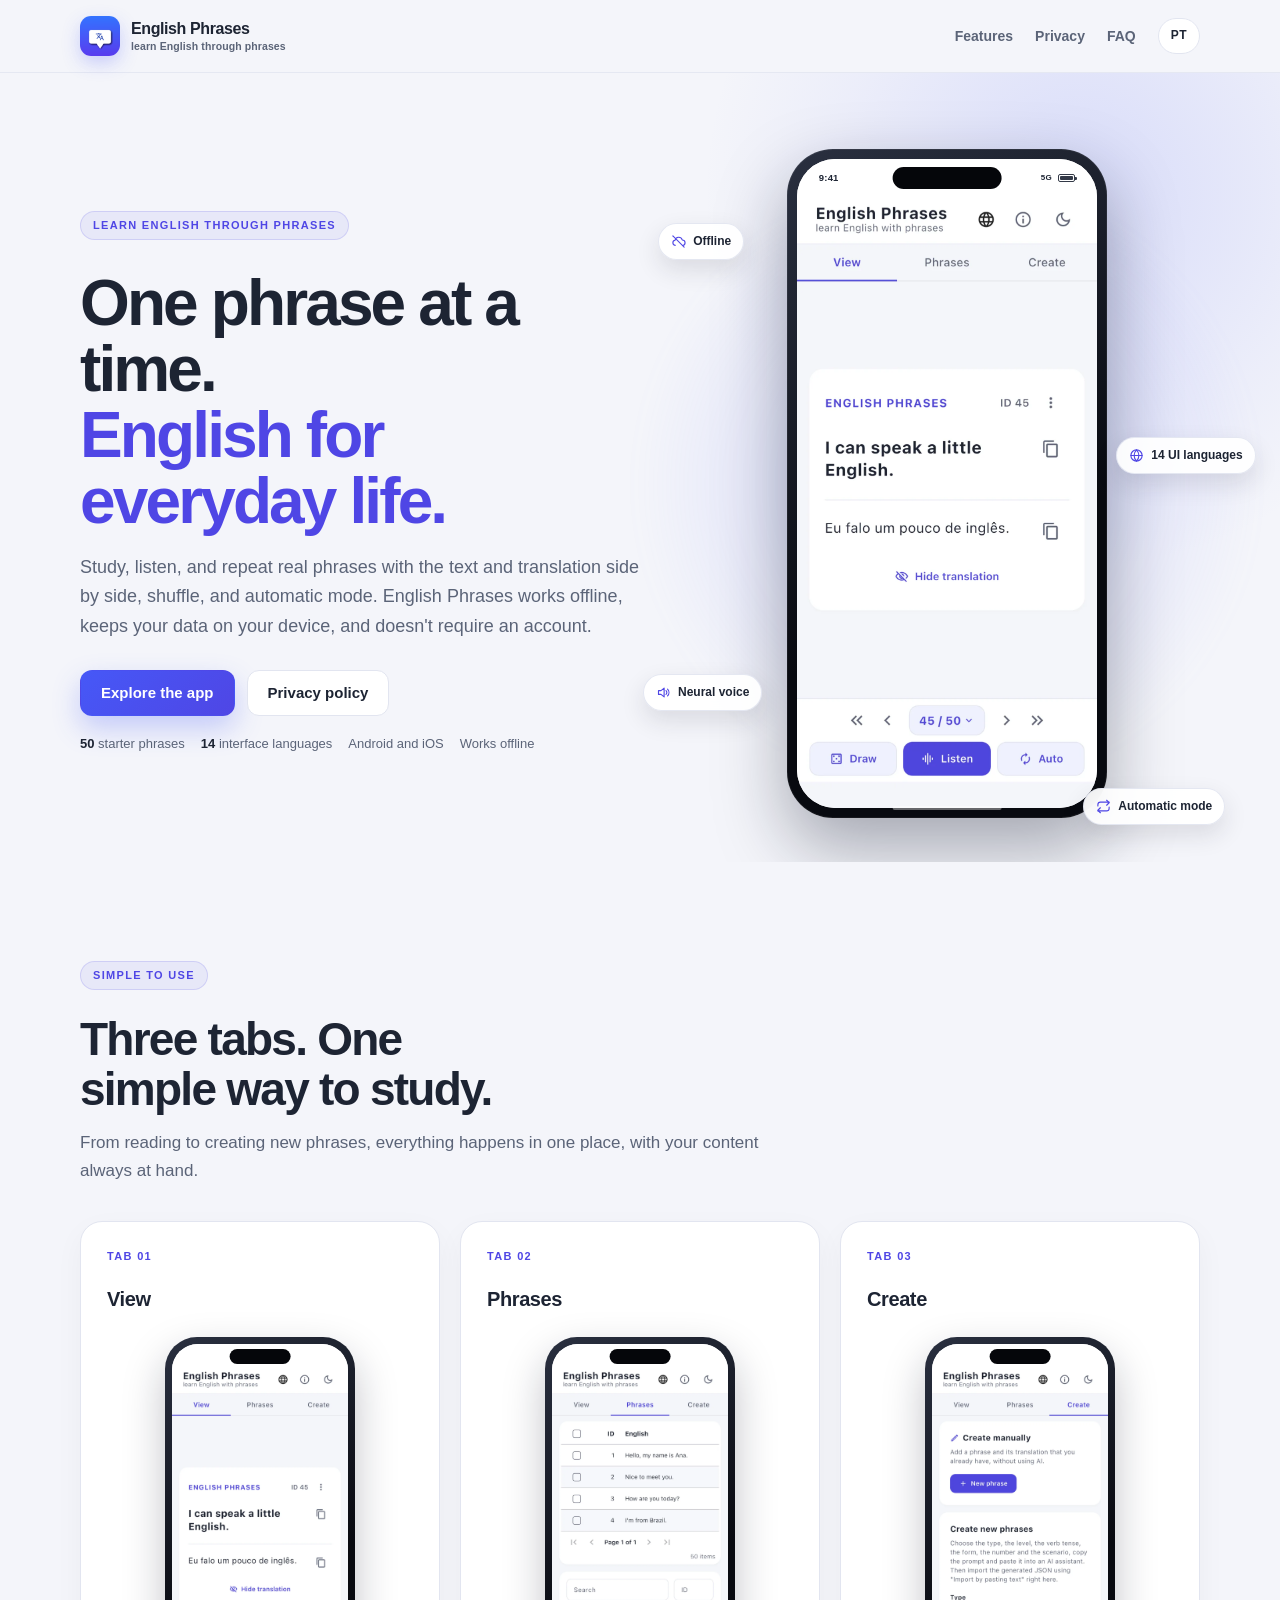
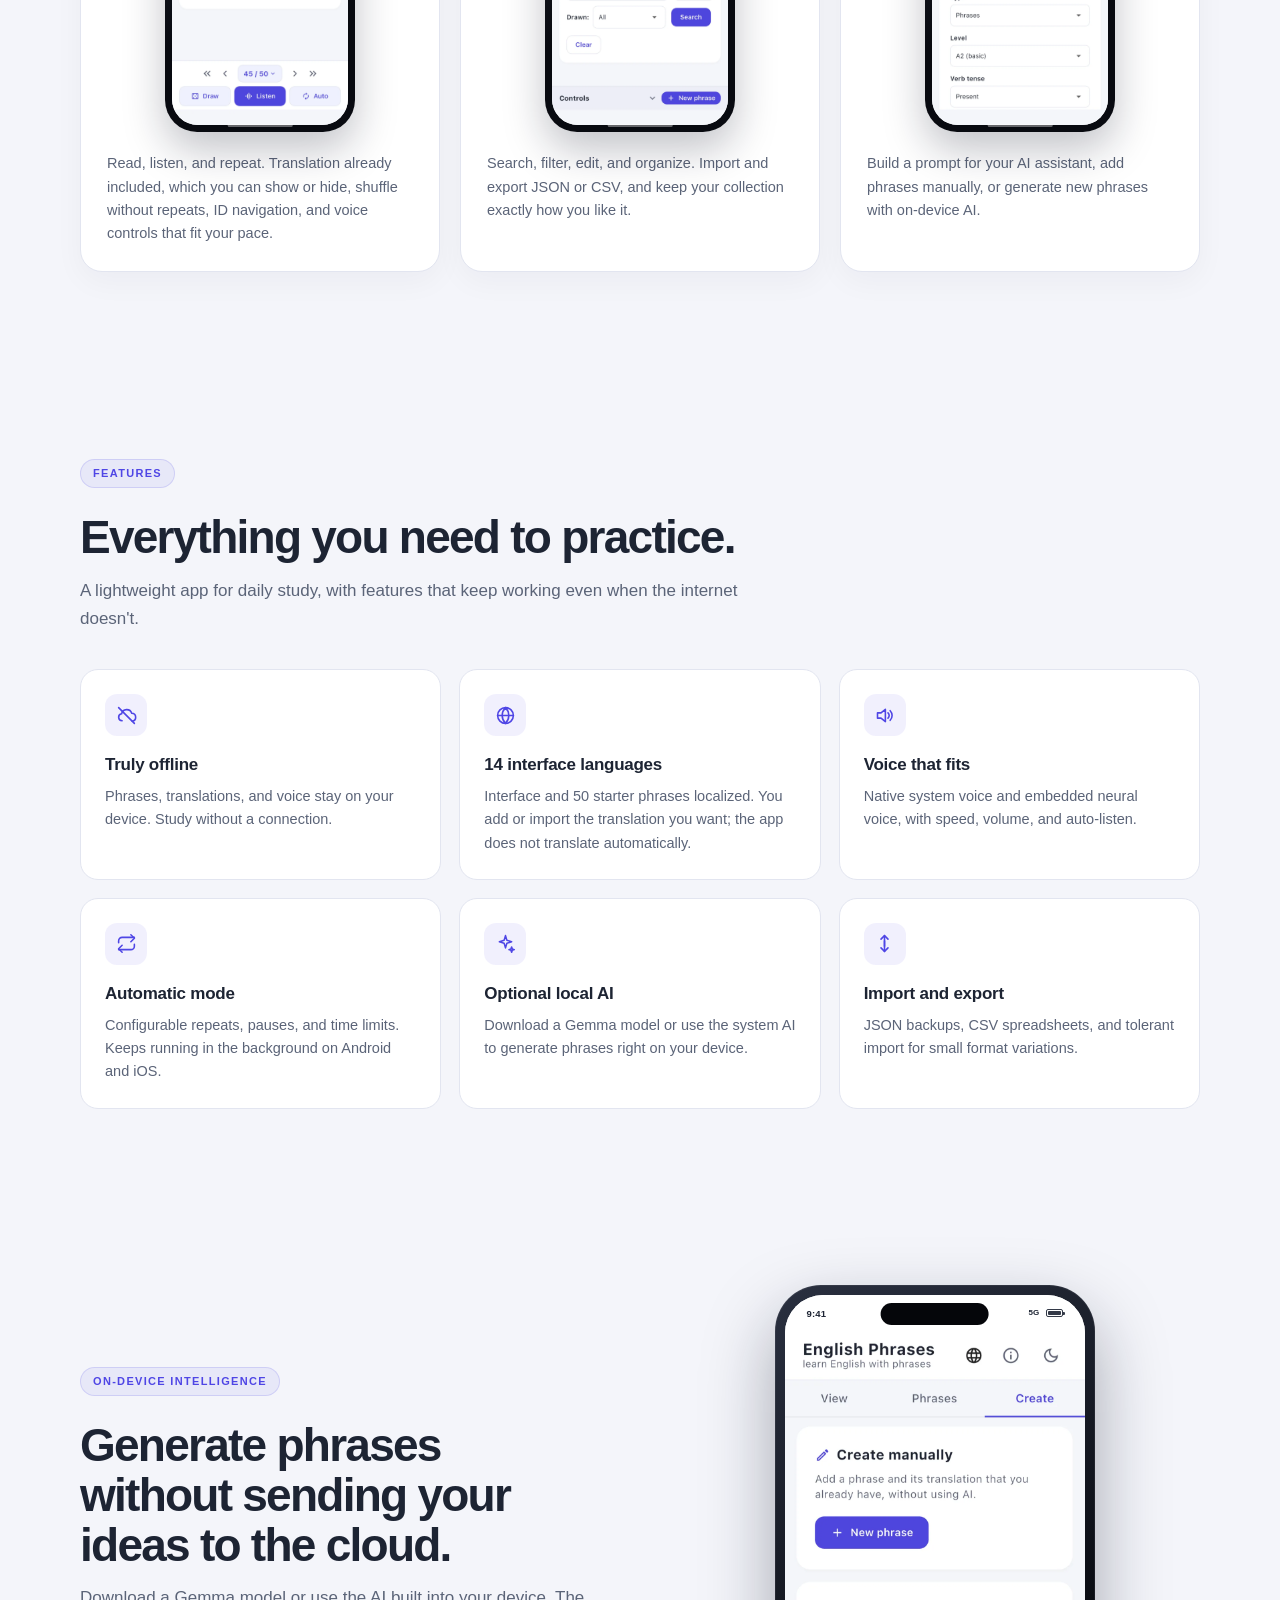
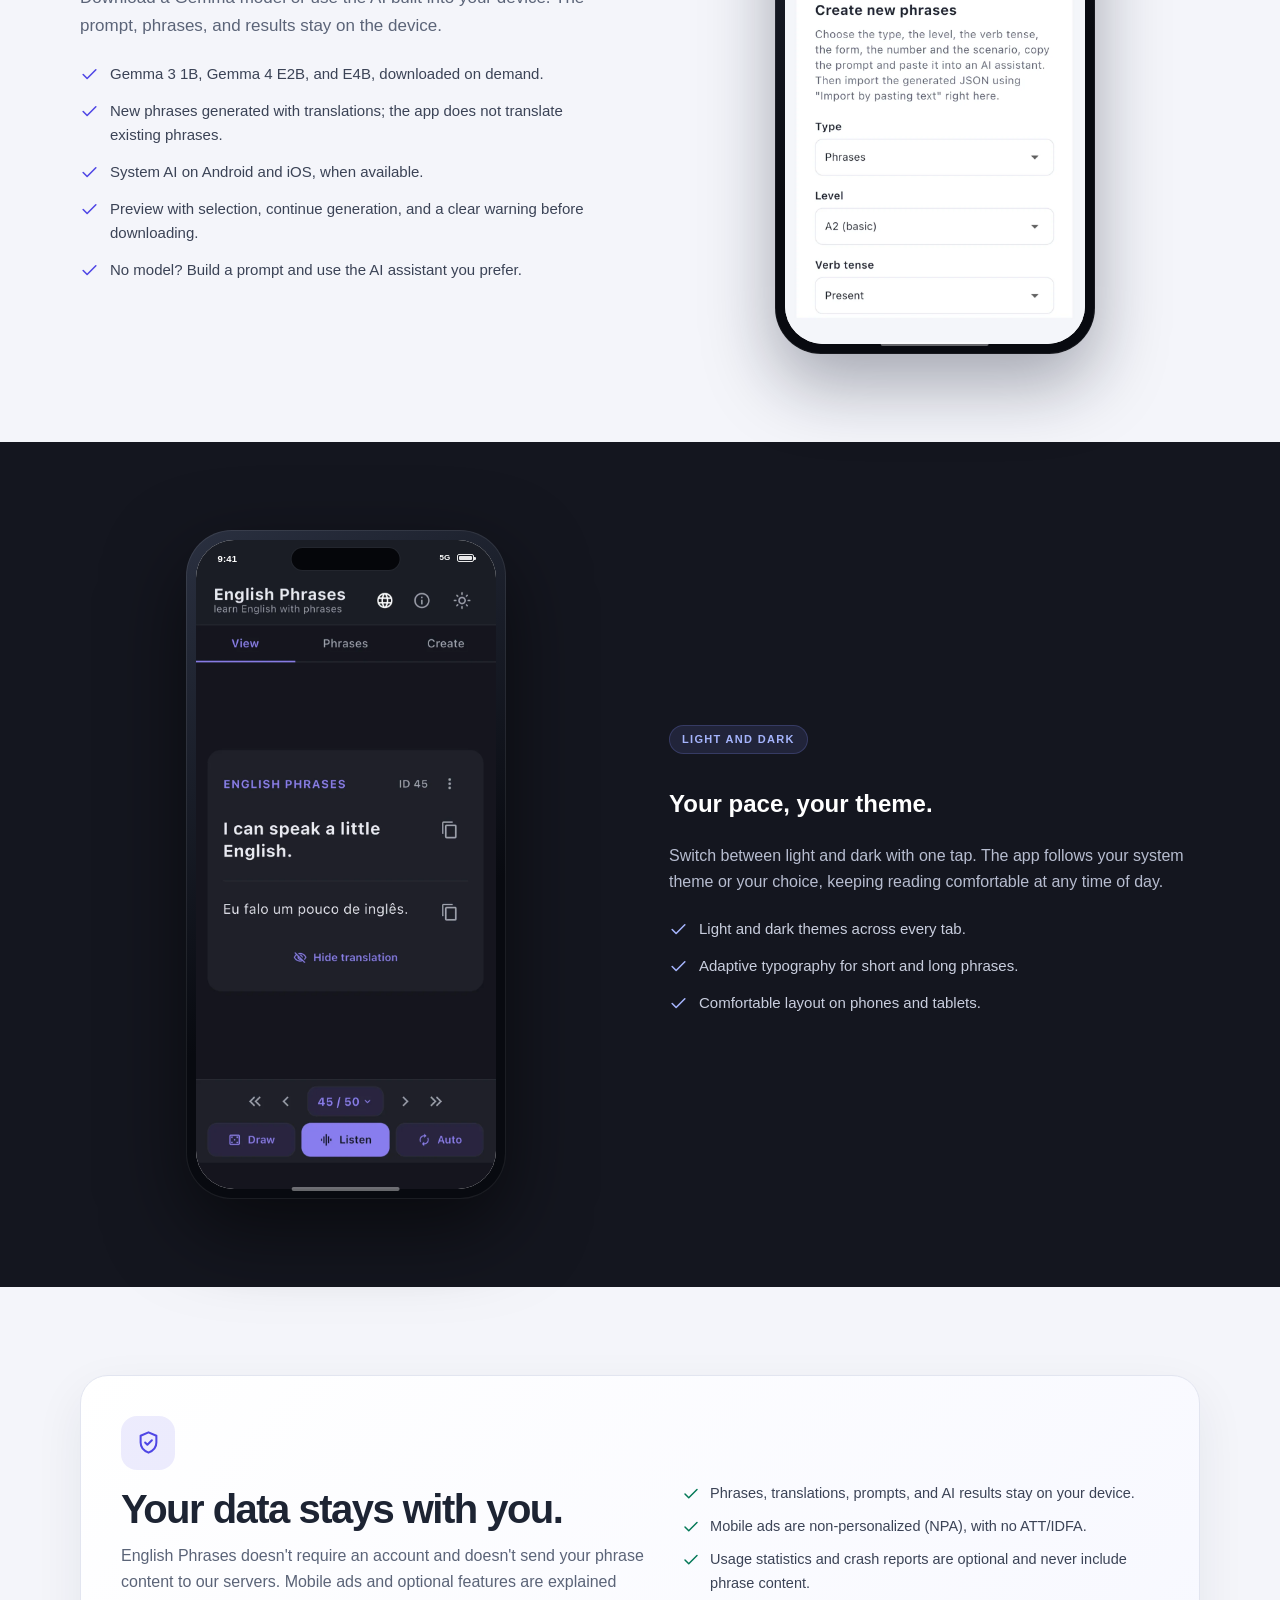
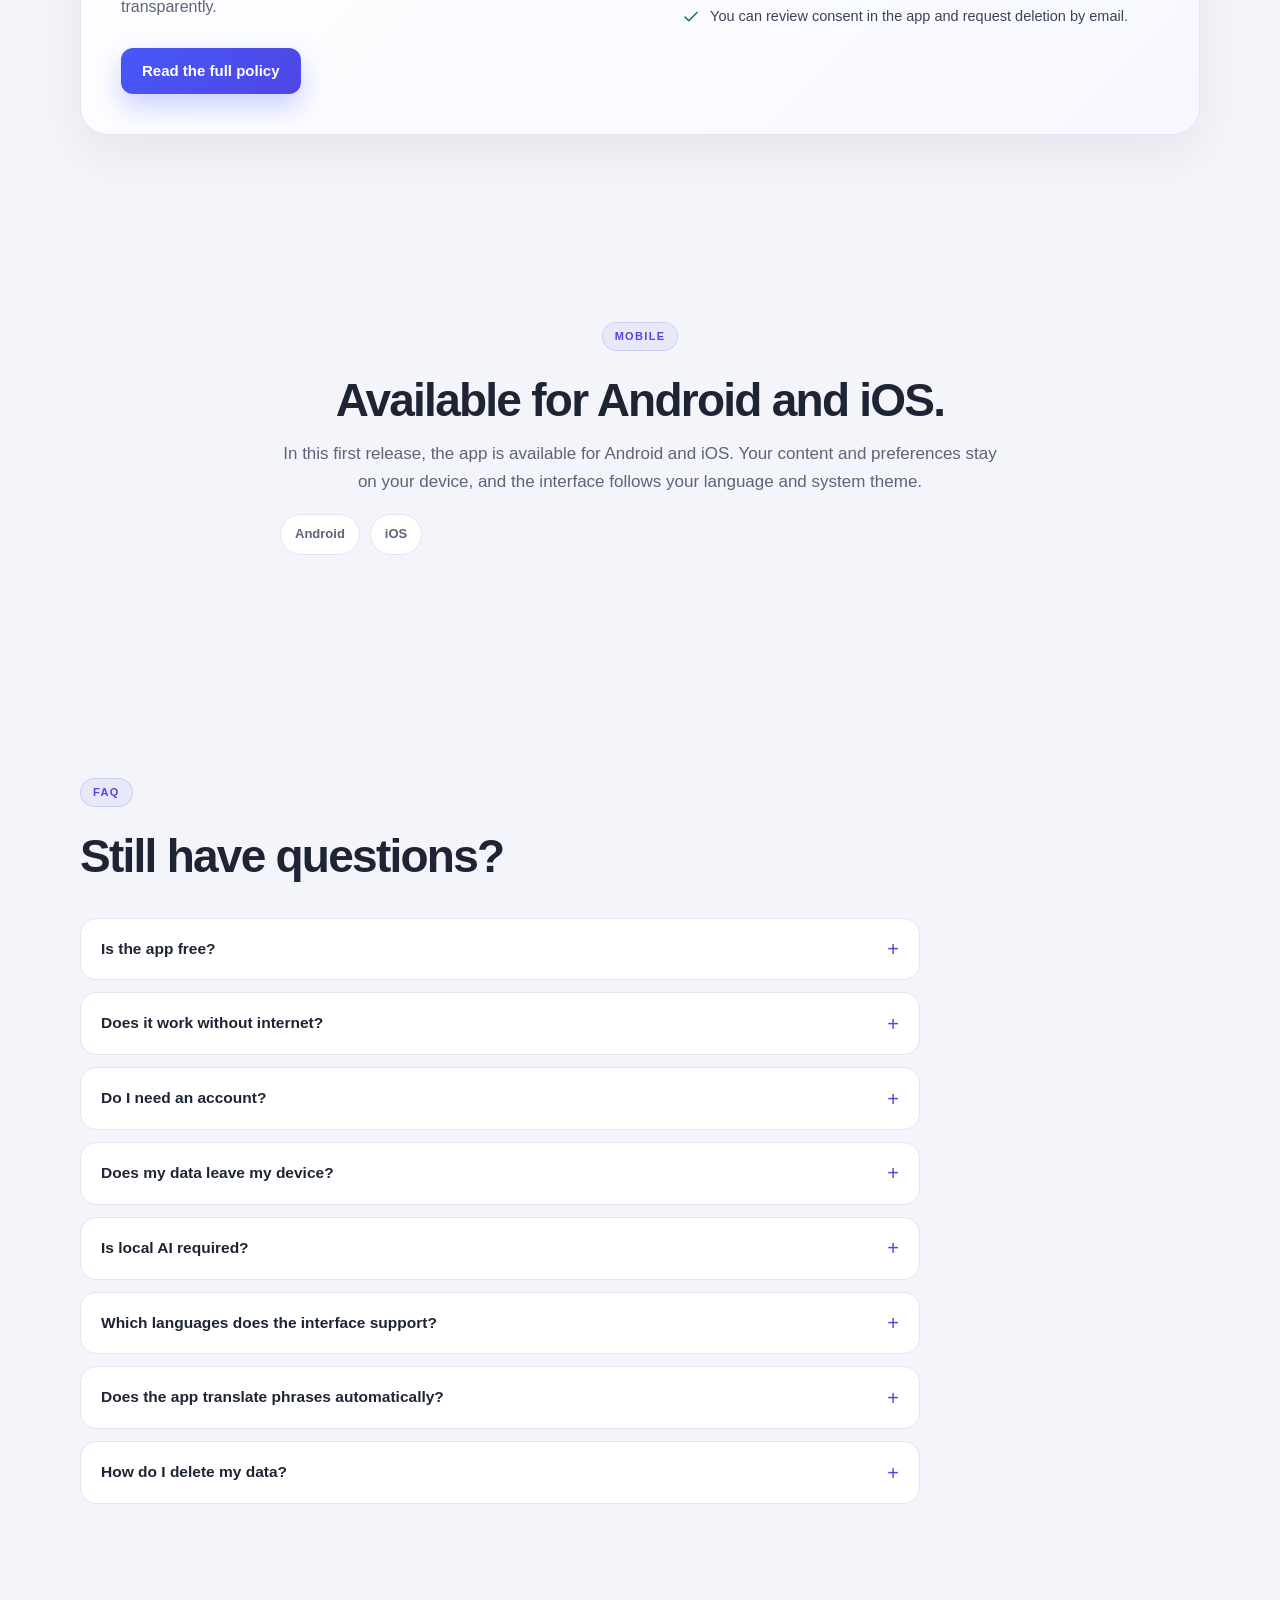
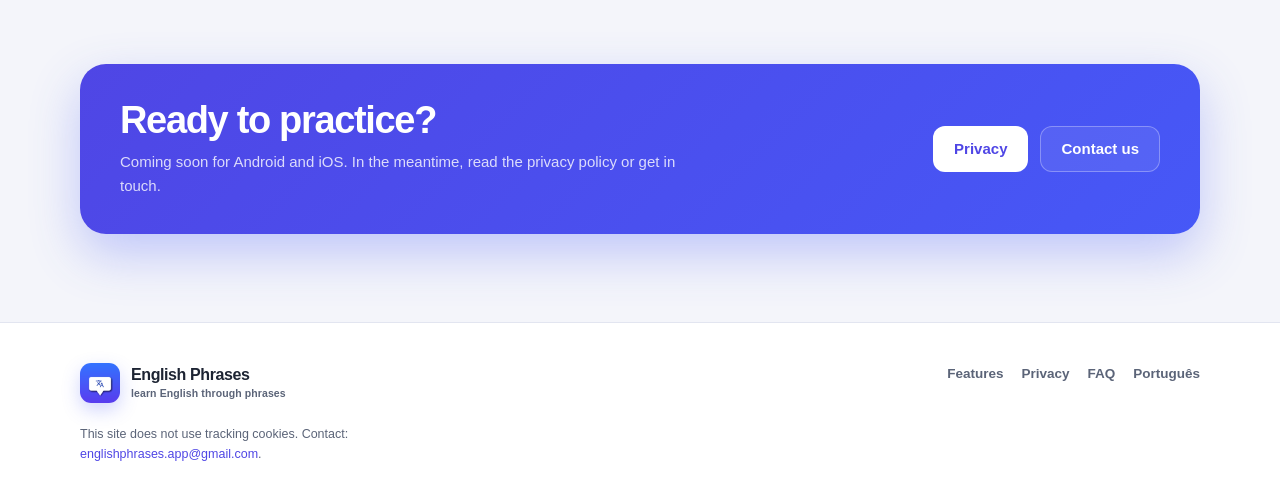
==== commit c278956f: "Ajusta landing para Android/iOS e esclarece tradução" ====
--- a/en/index.html
+++ b/en/index.html
@@ -4,7 +4,7 @@
   <meta charset="utf-8">
   <meta name="viewport" content="width=device-width, initial-scale=1">
   <title>English Phrases — learn English through phrases</title>
-  <meta name="description" content="Study, listen, and repeat everyday English phrases. English Phrases works offline, keeps your data on your device, and doesn't require an account.">
+  <meta name="description" content="Study, listen, and repeat everyday English phrases on Android and iOS. English Phrases works offline, keeps your data on your device, and doesn't require an account.">
   <link rel="canonical" href="https://englishphrasesapp.github.io/en/">
   <link rel="alternate" hreflang="pt-BR" href="https://englishphrasesapp.github.io/">
   <link rel="alternate" hreflang="en" href="https://englishphrasesapp.github.io/en/">
@@ -17,12 +17,12 @@
   <meta property="og:locale" content="en_US">
   <meta property="og:site_name" content="English Phrases">
   <meta property="og:title" content="English Phrases — learn English through phrases">
-  <meta property="og:description" content="Study, listen, and repeat everyday English phrases. Offline, on your device, and without an account.">
+  <meta property="og:description" content="Study, listen, and repeat everyday English phrases on Android and iOS. Offline, on your device, and without an account.">
   <meta property="og:url" content="https://englishphrasesapp.github.io/en/">
   <meta property="og:image" content="https://englishphrasesapp.github.io/assets/app-icon.png">
   <meta name="twitter:card" content="summary">
   <meta name="twitter:title" content="English Phrases — learn English through phrases">
-  <meta name="twitter:description" content="Study, listen, and repeat everyday English phrases. Offline, on your device, and without an account.">
+  <meta name="twitter:description" content="Study, listen, and repeat everyday English phrases on Android and iOS. Offline, on your device, and without an account.">
   <meta name="twitter:image" content="https://englishphrasesapp.github.io/assets/app-icon.png">
   <script type="application/ld+json">
   {
@@ -30,10 +30,10 @@
     "@type": "SoftwareApplication",
     "name": "English Phrases",
     "applicationCategory": "EducationalApplication",
-    "operatingSystem": "Android, iOS, macOS, Windows, Linux, Web",
+    "operatingSystem": "Android, iOS",
     "url": "https://englishphrasesapp.github.io/en/",
     "inLanguage": "en",
-    "description": "An app for learning English through phrases, with translations, voice, automatic mode, and offline features.",
+    "description": "An app for learning English through phrases, with the text and translation side by side, voice, automatic mode, and offline features.",
     "offers": {"@type": "Offer", "price": "0", "priceCurrency": "USD"}
   }
   </script>
@@ -63,9 +63,10 @@
           <p class="eyebrow">Learn English through phrases</p>
           <h1 id="hero-title">One phrase at a time.<br><em>English for everyday life.</em></h1>
           <p class="lead">
-            Study, listen, and repeat real phrases with translations, shuffle,
-            and automatic mode. English Phrases works offline, keeps your data
-            on your device, and doesn't require an account.
+            Study, listen, and repeat real phrases with the text and translation
+            side by side, shuffle, and automatic mode. English Phrases works
+            offline, keeps your data on your device, and doesn't require an
+            account.
           </p>
           <div class="actions">
             <a class="btn btn-primary" href="#features">Explore the app</a>
@@ -73,8 +74,8 @@
           </div>
           <p class="hero-note">
             <span><strong>50</strong> starter phrases</span>
-            <span><strong>14</strong> languages</span>
-            <span>No account</span>
+            <span><strong>14</strong> interface languages</span>
+            <span>Android and iOS</span>
             <span>Works offline</span>
           </p>
         </div>
@@ -86,7 +87,7 @@
           </span>
           <span class="float-chip float-2">
             <svg viewBox="0 0 24 24" fill="none" stroke="currentColor" stroke-width="1.8" stroke-linecap="round" stroke-linejoin="round" aria-hidden="true"><circle cx="12" cy="12" r="9"/><path d="M3 12h18M12 3c2.5 2.6 3.8 5.7 3.8 9S14.5 18.4 12 21c-2.5-2.6-3.8-5.7-3.8-9S9.5 5.6 12 3Z"/></svg>
-            14 languages
+            14 UI languages
           </span>
           <span class="float-chip float-3">
             <svg viewBox="0 0 24 24" fill="none" stroke="currentColor" stroke-width="1.8" stroke-linecap="round" stroke-linejoin="round" aria-hidden="true"><path d="M4 9v6h4l5 4V5L8 9H4Z"/><path d="M16 9a4 4 0 0 1 0 6"/><path d="M18.5 6.5a8 8 0 0 1 0 11"/></svg>
@@ -136,8 +137,9 @@
               </div>
             </div>
             <p>
-              Read, listen, and repeat. Optional translation, shuffle without
-              repeats, ID navigation, and voice controls that fit your pace.
+              Read, listen, and repeat. Translation already included, which you
+              can show or hide, shuffle without repeats, ID navigation, and
+              voice controls that fit your pace.
             </p>
           </article>
 
@@ -202,8 +204,8 @@
             <div class="feature-icon">
               <svg viewBox="0 0 24 24" fill="none" stroke="currentColor" stroke-width="1.8" stroke-linecap="round" stroke-linejoin="round" aria-hidden="true"><circle cx="12" cy="12" r="9"/><path d="M3 12h18M12 3c2.5 2.6 3.8 5.7 3.8 9S14.5 18.4 12 21c-2.5-2.6-3.8-5.7-3.8-9S9.5 5.6 12 3Z"/></svg>
             </div>
-            <h3>14 languages</h3>
-            <p>Interface and 50 starter phrases localized. The translation field accepts any language.</p>
+            <h3>14 interface languages</h3>
+            <p>Interface and 50 starter phrases localized. You add or import the translation you want; the app does not translate automatically.</p>
           </article>
 
           <article class="feature">
@@ -257,7 +259,11 @@
             </li>
             <li>
               <svg viewBox="0 0 24 24" fill="none" stroke="currentColor" stroke-width="2" stroke-linecap="round" stroke-linejoin="round" aria-hidden="true"><path d="M20 6L9 17l-5-5"/></svg>
-              System AI on Android, iOS, macOS, Windows, and Chrome, when available.
+              New phrases generated with translations; the app does not translate existing phrases.
+            </li>
+            <li>
+              <svg viewBox="0 0 24 24" fill="none" stroke="currentColor" stroke-width="2" stroke-linecap="round" stroke-linejoin="round" aria-hidden="true"><path d="M20 6L9 17l-5-5"/></svg>
+              System AI on Android and iOS, when available.
             </li>
             <li>
               <svg viewBox="0 0 24 24" fill="none" stroke="currentColor" stroke-width="2" stroke-linecap="round" stroke-linejoin="round" aria-hidden="true"><path d="M20 6L9 17l-5-5"/></svg>
@@ -321,7 +327,7 @@
             </li>
             <li>
               <svg viewBox="0 0 24 24" fill="none" stroke="currentColor" stroke-width="2" stroke-linecap="round" stroke-linejoin="round" aria-hidden="true"><path d="M20 6L9 17l-5-5"/></svg>
-              Comfortable layout on phones, tablets, and desktop.
+              Comfortable layout on phones and tablets.
             </li>
           </ul>
         </div>
@@ -370,19 +376,16 @@
     <section class="section" aria-labelledby="platforms-title">
       <div class="wrap">
         <div class="section-head center">
-          <p class="kicker">Cross-platform</p>
-          <h2 id="platforms-title">Runs wherever you study.</h2>
+          <p class="kicker">Mobile</p>
+          <h2 id="platforms-title">Available for Android and iOS.</h2>
           <p class="lead">
-            The same content on your phone, computer, or browser. The interface
+            In this first release, the app is available for Android and iOS.
+            Your content and preferences stay on your device, and the interface
             follows your language and system theme.
           </p>
-          <div class="platforms" aria-label="Supported platforms">
+          <div class="platforms" aria-label="Available platforms">
             <span class="platform">Android</span>
             <span class="platform">iOS</span>
-            <span class="platform">macOS</span>
-            <span class="platform">Windows</span>
-            <span class="platform">Linux</span>
-            <span class="platform">Web</span>
           </div>
         </div>
       </div>
@@ -440,17 +443,26 @@
             <p>
               There are 14 interface languages, including Portuguese, English,
               Spanish, French, German, Italian, Arabic, Russian, Japanese,
-              Korean, Chinese, Hindi, Indonesian, and Vietnamese. The phrase
-              translation field accepts any language.
+              Korean, Chinese, Hindi, Indonesian, and Vietnamese. The
+              translation field accepts any language; the app does not translate
+              phrases automatically.
+            </p>
+          </details>
+          <details>
+            <summary>Does the app translate phrases automatically?</summary>
+            <p>
+              No. The app shows the translation included with the 50 starter
+              phrases or the translation you add or import. Local AI can generate
+              new phrases with translations, but it is not a translator for
+              existing phrases.
             </p>
           </details>
           <details>
             <summary>How do I delete my data?</summary>
             <p>
               In the app, use the cache cleanup and "Restore defaults" options.
-              To delete everything, uninstall the app (or clear the site data in
-              your browser). For optional data already sent to Google, contact
-              us by email.
+              To delete everything, uninstall the app. For optional data already
+              sent to Google, contact us by email.
             </p>
           </details>
         </div>
@@ -463,7 +475,7 @@
           <div>
             <h2 id="cta-title">Ready to practice?</h2>
             <p>
-              Coming soon to the app stores. In the meantime, read the privacy
+              Coming soon for Android and iOS. In the meantime, read the privacy
               policy or get in touch.
             </p>
           </div>
--- a/assets/estilo.css
+++ b/assets/estilo.css
@@ -523,6 +523,7 @@
   font-weight: 850;
   letter-spacing: -0.038em;
   line-height: 1.08;
+  text-wrap: balance;
 }
 
 .section .lead {
